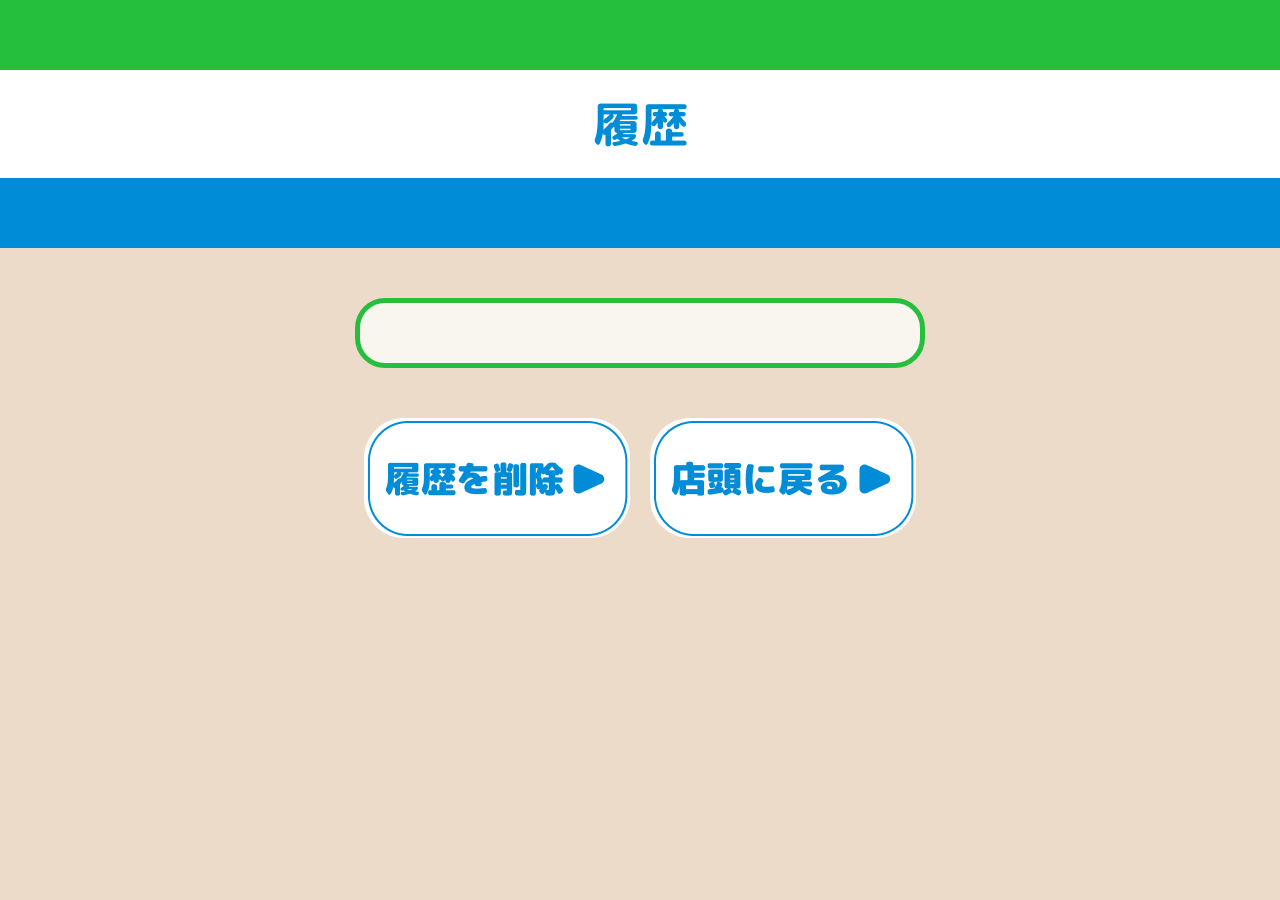
==== history.html @ d4186c44 "html綺麗にした＾＾かんせー＾＾" ====
<!DOCTYPE html>
<html lang="ja">

<head>
  <meta charset="UTF-8">
  <title>おみくじ履歴</title>
  <link rel="preconnect" href="https://fonts.googleapis.com">
  <link rel="preconnect" href="https://fonts.gstatic.com" crossorigin>
  <link href="https://fonts.googleapis.com/css2?family=M+PLUS+Rounded+1c:wght@400;500;700;800;900&display=swap"
    rel="stylesheet">
  <link rel="stylesheet" href="css/reset.css">
  <link rel="stylesheet" href="css/style.css">
  <script src="js/jquery-3.7.1.min.js"></script>
  <script src="js/settings.js"></script>
  <script src="js/function.js"></script>
</head>

<body class="history">

  <div class="boder-green"></div>
  <h1>履歴</h1>
  <div class="boder-blue"></div>

  <ul id="history-list"></ul>

  <div class="history-btn">
    <p><button id="clear-history"><img src="images/history/delete-btn.png" alt="履歴を削除"></button></p>
    <p><a href="index.html"><img src="images/history/gotop-btn.png" alt="トップに戻る"></a></p>
  </div>

</body>

</html>
---- css/style.css ----
.boder-green {
    background-color: #26BF3D;
    height: 70px;
}

.boder-blue {
    background-color: #008CD6;
    height: 70px;
}

.index h1 {
    background-color: #fff;
    font-family: "M PLUS Rounded 1c", sans-serif;
    font-weight: 700;
    font-size: 64px;
    color: #008CD6;
    padding: 20px 0;
    text-align: center;
}


/* 窓・ドア配置 */
.box01 {
    display: flex;
    gap: 100px;
    justify-content: center;
    align-items: center;
}


/* 左右の窓 */
.window-left,
.window-right {
    background-color: #CAEFFE;
    width: 290px;
    height: 216px;
}


/* ドア＋ボタン */
.door-area {
    position: relative;
    margin-top: 100px;
}

.door {
    display: block;
}


/* STARTボタンをドアの上に配置 */
.start-btn {
    position: absolute;
    top: 50%;
    left: 50%;
    transform: translate(-50%, -50%);
}

.start-btn img {
    width: 150px;
}

.window-right {
    background-color: #CAEFFE;
    width: 290px;
    height: 216px;
    position: relative;
}

.result-btn {
    position: absolute;
    top: 50%;
    left: 50%;
    transform: translate(-50%, -50%);
}

.result-btn img {
    width: 150px;
}

/* 演出 */

body.play {
    background-color: #EDDBCA;
}

.play-area {
    
    display: flex;
    gap: 90px;
    align-items: flex-end;
    justify-content: center;
    margin-top: 100px;
}

.play-btn {
    display: flex;
    gap: 40px;
}

.rezi-top {
    background-color: #C48A52;
    width: 100%;
    height: 50px;
}

.play h1 {
    font-family: "M PLUS Rounded 1c", sans-serif;
    font-weight: 700;
    font-size: 64px;
    text-align: center;
    margin-top: 100px;
     animation: blink 1s infinite;
}

@keyframes blink {
    0%, 100% {
        transform: scale(1);
        opacity: 1;
    }

    50% {
        transform: scale(1.05);
        opacity: 0.5;
    }
}

.play-btn a:hover img {
    animation: shake 0.4s ease;
}

@keyframes shake {
    0% {
        transform: rotate(0);
    }
    25% {
        transform: rotate(8deg);
    }
    50% {
        transform: rotate(-8deg);
    }
    75% {
        transform: rotate(8deg);
    }
    100% {
        transform: rotate(0);
    }
}

/* リザルト */

.wrapper{
    display: flex;
    gap: 60px;
    align-items: center;
    justify-content: center;
}

.result{
    background-color: #EDDBCA;
}

#result-img{
    margin-left: 60px;
    z-index: 999;

}

.replay-btn{
    margin-bottom: 50px;
}

.item-title{
    font-family: "M PLUS Rounded 1c", sans-serif;
    font-weight: 700;
    font-size: 32px;
    text-align: center;
    margin: 40px 50px;
}

#lucky-item{
    font-family: "M PLUS Rounded 1c", sans-serif;
    font-weight: 500;
    font-size: 24px;
    margin: 20px 40px;
}

#lucky-wrapper {
    position: relative;
    background-color: #fff;
    width: fit-content;
    padding: 20px 40px;
    border-radius: 20px;
}

/* 左側の吹き出し */
#lucky-wrapper::before {
    content: "";
    position: absolute;
    left: -20px;
    top: 50%;
    transform: translateY(-50%);

    width: 0;
    height: 0;
    border-top: 15px solid transparent;
    border-bottom: 15px solid transparent;
    border-right: 20px solid #fff;
}

/* 履歴 */

body.history {
    background-color: #EDDBCA;
    margin: 0;
    font-family: "M PLUS Rounded 1c", sans-serif;
}

#clear-history {
    background: none;
    border: none;
    padding: 0;
    margin: 0;
    outline: none;
}

#clear-history img {
    display: block;
}

.history p {
    margin: 0;
}


/* タイトル */
.history h1 {
    background-color: #fff;
    font-weight: 700;
    color: #008CD6;
    font-size: 48px;
    text-align: center;
    padding: 30px 0;
    margin: 0;
}


/* 履歴モニター */
#history-list {
    width: 500px;
    margin: 50px auto;
    padding: 30px;

    background-color: #F8F6EF;
    border: 5px solid #26BF3D;
    border-radius: 30px;

    list-style: none;
}


/* 履歴カード */
#history-list li {
    background-color: #fff;
    margin-bottom: 20px;
    padding: 20px;

    border-radius: 20px;
    color: #555;
    font-size: 18px;

    box-shadow: 0 5px 10px rgba(0,0,0,0.08);
}

.history-btn{
    display: flex;
    gap: 20px;
    justify-content: center;
}
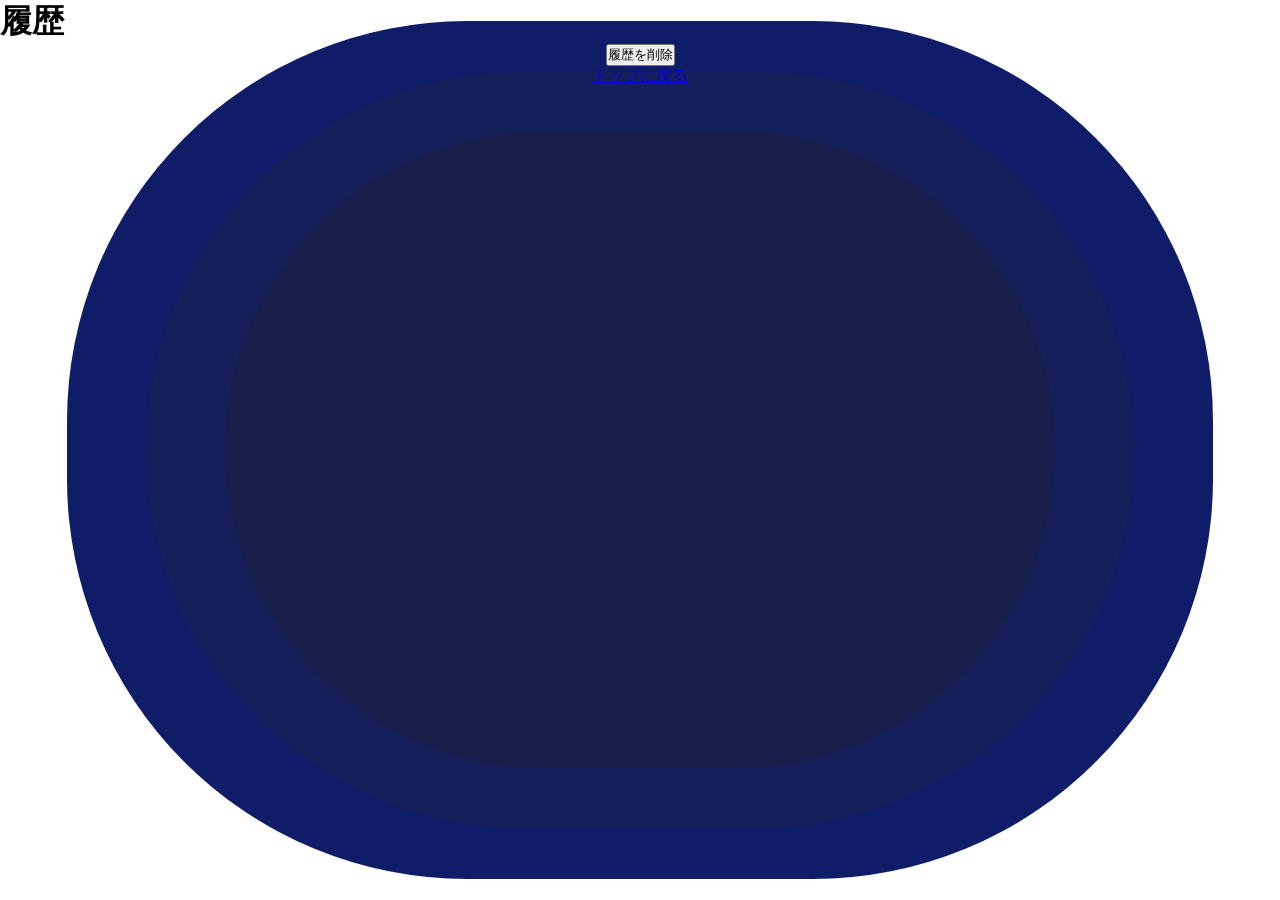
==== commit e61ba369: "トップ画面完成" ====
--- a/history.html
+++ b/history.html
@@ -4,30 +4,23 @@
 <head>
   <meta charset="UTF-8">
   <title>おみくじ履歴</title>
-  <link rel="preconnect" href="https://fonts.googleapis.com">
-  <link rel="preconnect" href="https://fonts.gstatic.com" crossorigin>
-  <link href="https://fonts.googleapis.com/css2?family=M+PLUS+Rounded+1c:wght@400;500;700;800;900&display=swap"
-    rel="stylesheet">
-  <link rel="stylesheet" href="css/reset.css">
-  <link rel="stylesheet" href="css/style.css">
   <script src="js/jquery-3.7.1.min.js"></script>
   <script src="js/settings.js"></script>
   <script src="js/function.js"></script>
+  <link rel="stylesheet" href="css/style.css">
 </head>
 
 <body class="history">
 
-  <div class="boder-green"></div>
+  <div class="bg bg1"></div>
+  <div class="bg bg2"></div>
+  <div class="bg bg3"></div>
+
+
   <h1>履歴</h1>
-  <div class="boder-blue"></div>
-
   <ul id="history-list"></ul>
-
-  <div class="history-btn">
-    <p><button id="clear-history"><img src="images/history/delete-btn.png" alt="履歴を削除"></button></p>
-    <p><a href="index.html"><img src="images/history/gotop-btn.png" alt="トップに戻る"></a></p>
-  </div>
-
+  <p><button id="clear-history">履歴を削除</button></p>
+  <p><a href="index.html">トップに戻る</a></p>
 </body>
 
 </html>
--- a/css/style.css
+++ b/css/style.css
@@ -1,279 +1,174 @@
-.boder-green {
-    background-color: #26BF3D;
-    height: 70px;
+body {
+    margin: 0;
+    overflow-x: hidden;
 }
 
-.boder-blue {
-    background-color: #008CD6;
-    height: 70px;
+.container {
+    width: min(90%, 1200px);
+    margin: auto;
 }
 
-.index h1 {
-    background-color: #fff;
-    font-family: "M PLUS Rounded 1c", sans-serif;
-    font-weight: 700;
-    font-size: 64px;
-    color: #008CD6;
-    padding: 20px 0;
-    text-align: center;
+.main-visual img {
+    width: 100%;
+    max-width: 600px;
+    height: auto;
 }
 
 
-/* 窓・ドア配置 */
-.box01 {
+/* --------------------
+    共通
+-------------------- */
+
+* {
+    margin: 0;
+    padding: 0;
+    box-sizing: border-box;
+}
+
+body.index, body.play {
+    margin: 0;
+    width: 100%;
+    height: 100vh;
+    overflow: hidden;
+    position: relative;
+    background: #072467;
+
     display: flex;
-    gap: 100px;
     justify-content: center;
     align-items: center;
 }
 
+/* 共通 */
+.bg {
+    position: absolute;
+    left: 50%;
+    top: 50%;
+    transform: translate(-50%, -50%);
+    border-radius: 400px;
+}
 
-/* 左右の窓 */
-.window-left,
-.window-right {
-    background-color: #CAEFFE;
-    width: 290px;
-    height: 216px;
+/* 一番外 */
+.bg1 {
+    width: 1146px;
+    height: 858px;
+    background: #0F1D68;
+}
+
+/* 2番目 */
+.bg2 {
+    width: 988px;
+    height: 756px;
+    background: #151F59;
+}
+
+/* 3番目 */
+.bg3 {
+    width: 830px;
+    height: 636px;
+    background: #161E49;
 }
 
 
-/* ドア＋ボタン */
-.door-area {
+/* 中身を前面へ */
+.main-visual,
+p {
     position: relative;
-    margin-top: 100px;
+    z-index: 10;
+
+    display: flex;
+    justify-content: center;
+    align-items: center;
 }
 
-.door {
-    display: block;
+/* --------------------
+    メイン
+-------------------- */
+
+.main-visual {
+    width: 100%;
+    display: flex;
+    justify-content: center;
+    position: absolute;
+
+    margin-top: -50px;
+    /* 上へ移動 */
+    animation: pulse 3s ease-in-out infinite;
 }
 
+@keyframes pulse{
 
-/* STARTボタンをドアの上に配置 */
-.start-btn {
-    position: absolute;
-    top: 50%;
-    left: 50%;
-    transform: translate(-50%, -50%);
-}
-
-.start-btn img {
-    width: 150px;
-}
-
-.window-right {
-    background-color: #CAEFFE;
-    width: 290px;
-    height: 216px;
-    position: relative;
-}
-
-.result-btn {
-    position: absolute;
-    top: 50%;
-    left: 50%;
-    transform: translate(-50%, -50%);
-}
-
-.result-btn img {
-    width: 150px;
-}
-
-/* 演出 */
-
-body.play {
-    background-color: #EDDBCA;
-}
-
-.play-area {
-    
-    display: flex;
-    gap: 90px;
-    align-items: flex-end;
-    justify-content: center;
-    margin-top: 100px;
-}
-
-.play-btn {
-    display: flex;
-    gap: 40px;
-}
-
-.rezi-top {
-    background-color: #C48A52;
-    width: 100%;
-    height: 50px;
-}
-
-.play h1 {
-    font-family: "M PLUS Rounded 1c", sans-serif;
-    font-weight: 700;
-    font-size: 64px;
-    text-align: center;
-    margin-top: 100px;
-     animation: blink 1s infinite;
-}
-
-@keyframes blink {
-    0%, 100% {
-        transform: scale(1);
-        opacity: 1;
+    0%,100%{
+        transform: scale(1.2);
     }
 
-    50% {
+    50%{
         transform: scale(1.05);
-        opacity: 0.5;
     }
-}
-
-.play-btn a:hover img {
-    animation: shake 0.4s ease;
-}
-
-@keyframes shake {
-    0% {
-        transform: rotate(0);
-    }
-    25% {
-        transform: rotate(8deg);
-    }
-    50% {
-        transform: rotate(-8deg);
-    }
-    75% {
-        transform: rotate(8deg);
-    }
-    100% {
-        transform: rotate(0);
-    }
-}
-
-/* リザルト */
-
-.wrapper{
-    display: flex;
-    gap: 60px;
-    align-items: center;
-    justify-content: center;
-}
-
-.result{
-    background-color: #EDDBCA;
-}
-
-#result-img{
-    margin-left: 60px;
-    z-index: 999;
 
 }
 
-.replay-btn{
-    margin-bottom: 50px;
+.main-visual img {
+    width: 600px;
+    max-width: 90%;
 }
 
-.item-title{
-    font-family: "M PLUS Rounded 1c", sans-serif;
-    font-weight: 700;
-    font-size: 32px;
-    text-align: center;
-    margin: 40px 50px;
+/* --------------------
+    はじめるボタン
+-------------------- */
+
+body.index p.start-btn {
+    position: absolute;
+    bottom: 120px;
 }
 
-#lucky-item{
-    font-family: "M PLUS Rounded 1c", sans-serif;
-    font-weight: 500;
-    font-size: 24px;
-    margin: 20px 40px;
+body.index p.start-btn a {
+
+    width: 195px;
+    height: 46px;
+
+    display: flex;
+    justify-content: center;
+    align-items: center;
+
+    border: 1px solid #fff;
+    border-radius: 999px;
+
+    color: #fff;
+    text-decoration: none;
+    font-size: 20px;
+    font-weight: medium;
+
+    transition: .3s;
 }
 
-#lucky-wrapper {
-    position: relative;
-    background-color: #fff;
-    width: fit-content;
-    padding: 20px 40px;
-    border-radius: 20px;
+body.index p.start-btn a:hover {
+
+    background: white;
+    color: #20275E;
+
 }
 
-/* 左側の吹き出し */
-#lucky-wrapper::before {
-    content: "";
+/* --------------------
+    履歴
+-------------------- */
+
+body.index p.history-btn {
+
     position: absolute;
-    left: -20px;
-    top: 50%;
-    transform: translateY(-50%);
+    bottom: 65px;
 
-    width: 0;
-    height: 0;
-    border-top: 15px solid transparent;
-    border-bottom: 15px solid transparent;
-    border-right: 20px solid #fff;
 }
 
-/* 履歴 */
+body.index p.history-btn a {
 
-body.history {
-    background-color: #EDDBCA;
-    margin: 0;
-    font-family: "M PLUS Rounded 1c", sans-serif;
+    color: white;
+    text-decoration: none;
+    font-size: 14px;
+
 }
 
-#clear-history {
-    background: none;
-    border: none;
-    padding: 0;
-    margin: 0;
-    outline: none;
-}
+body.index p.history-btn a:hover {
 
-#clear-history img {
-    display: block;
-}
+    text-decoration: underline;
 
-.history p {
-    margin: 0;
-}
-
-
-/* タイトル */
-.history h1 {
-    background-color: #fff;
-    font-weight: 700;
-    color: #008CD6;
-    font-size: 48px;
-    text-align: center;
-    padding: 30px 0;
-    margin: 0;
-}
-
-
-/* 履歴モニター */
-#history-list {
-    width: 500px;
-    margin: 50px auto;
-    padding: 30px;
-
-    background-color: #F8F6EF;
-    border: 5px solid #26BF3D;
-    border-radius: 30px;
-
-    list-style: none;
-}
-
-
-/* 履歴カード */
-#history-list li {
-    background-color: #fff;
-    margin-bottom: 20px;
-    padding: 20px;
-
-    border-radius: 20px;
-    color: #555;
-    font-size: 18px;
-
-    box-shadow: 0 5px 10px rgba(0,0,0,0.08);
-}
-
-.history-btn{
-    display: flex;
-    gap: 20px;
-    justify-content: center;
 }
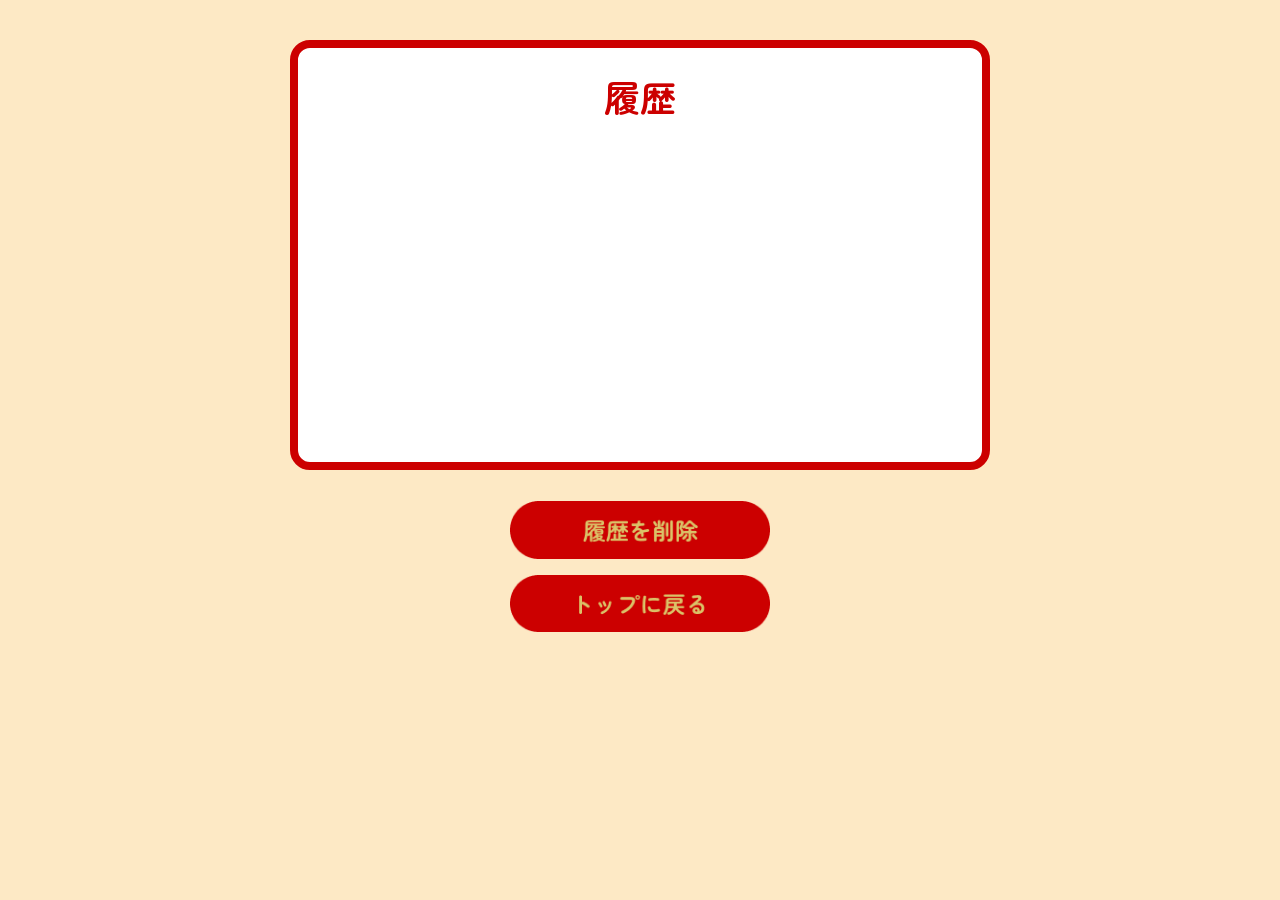
==== commit f2d22c84: "result修正" ====
--- a/history.html
+++ b/history.html
@@ -1,26 +1,42 @@
 <!DOCTYPE html>
 <html lang="ja">
-
 <head>
   <meta charset="UTF-8">
   <title>おみくじ履歴</title>
+
+  <link rel="stylesheet" href="css/reset.css">
+  <link rel="stylesheet" href="css/style.css">
+
+  <link rel="preconnect" href="https://fonts.googleapis.com">
+  <link rel="preconnect" href="https://fonts.gstatic.com" crossorigin>
+  <link href="https://fonts.googleapis.com/css2?family=Zen+Maru+Gothic:wght@400;700&display=swap" rel="stylesheet">
+
   <script src="js/jquery-3.7.1.min.js"></script>
   <script src="js/settings.js"></script>
   <script src="js/function.js"></script>
-  <link rel="stylesheet" href="css/style.css">
 </head>
 
 <body class="history">
 
-  <div class="bg bg1"></div>
-  <div class="bg bg2"></div>
-  <div class="bg bg3"></div>
+<div class="history-box">
 
+    <h1>履歴</h1>
 
-  <h1>履歴</h1>
-  <ul id="history-list"></ul>
-  <p><button id="clear-history">履歴を削除</button></p>
-  <p><a href="index.html">トップに戻る</a></p>
+    <ul id="history-list"></ul>
+
+</div>
+
+<p class="button_clear">
+    <button id="clear-history">
+        <img src="images/history/history_rirekikesu.png" alt="履歴を削除">
+    </button>
+</p>
+
+<p class="button_back">
+    <a href="index.html">
+        <img src="images/history/history_modoru.png" alt="トップに戻る">
+    </a>
+</p>
+
 </body>
-
 </html>
--- a/css/style.css
+++ b/css/style.css
@@ -1,174 +1,345 @@
+/* TOP */
 body {
+    background-color: #CC0000;
+    text-align: center;
+}
+
+.main-visual {
+    margin-top: 80px;
+}
+
+.main-visual img {
+    width: 400px;
+}
+
+.button_start {
+    margin-top: 15px;
+}
+
+.index {
+    position: relative;
+}
+
+.index-cat {
+    position: absolute;
+    right: 90px;  
+    bottom: 10px; 
+    width: 180px; 
+
+    animation: yurayura 2s ease-in-out infinite;
+    transform-origin: bottom center;
+}
+
+@keyframes yurayura {
+    0% {
+        transform: rotate(0deg);
+    }
+
+    25% {
+        transform: rotate(-4deg);
+    }
+
+    50% {
+        transform: rotate(0deg);
+    }
+
+    75% {
+        transform: rotate(4deg);
+    }
+
+    100% {
+        transform: rotate(0deg);
+    }
+}
+
+.button_start img {
+    transition: 0.3s;
+    cursor: pointer;
+}
+
+.button_start img:hover {
+    transform: scale(1.05);
+}
+
+/* おみくじ演出 */
+.play {
+    background-color: #CC0000;
+
+    display: flex;
+    flex-direction: column;  
+    justify-content: center;
+    align-items: center;
+
+    height: 100vh;
     margin: 0;
-    overflow-x: hidden;
-}
-
-.container {
-    width: min(90%, 1200px);
-    margin: auto;
-}
-
-.main-visual img {
-    width: 100%;
-    max-width: 600px;
-    height: auto;
-}
-
-
-/* --------------------
-    共通
--------------------- */
-
-* {
-    margin: 0;
-    padding: 0;
-    box-sizing: border-box;
-}
-
-body.index, body.play {
-    margin: 0;
-    width: 100%;
-    height: 100vh;
-    overflow: hidden;
+}
+
+.animation {
     position: relative;
-    background: #072467;
+    width: 424px;
+    height: 424px;
 
     display: flex;
     justify-content: center;
     align-items: center;
 }
 
-/* 共通 */
-.bg {
+.button_result {
+    margin-top: 30px;
+}
+
+.button_result img {
+    width: 271px; 
+    cursor: pointer;
+    transition: 0.3s;
+}
+
+.button_result img:hover {
+    transform: scale(1.05);
+}
+
+.button_result img:active {
+    transform: scale(0.95);
+}
+
+.animation::before {
+    content: "";
     position: absolute;
-    left: 50%;
-    top: 50%;
-    transform: translate(-50%, -50%);
-    border-radius: 400px;
-}
-
-/* 一番外 */
-.bg1 {
-    width: 1146px;
-    height: 858px;
-    background: #0F1D68;
-}
-
-/* 2番目 */
-.bg2 {
-    width: 988px;
-    height: 756px;
-    background: #151F59;
-}
-
-/* 3番目 */
-.bg3 {
-    width: 830px;
-    height: 636px;
-    background: #161E49;
-}
-
-
-/* 中身を前面へ */
-.main-visual,
-p {
+
+    width: 424px;
+    height: 424px;
+
+    background: #FFFFFF;
+    border-radius: 50%;
+
+    z-index: 1;
+}
+
+.animation img {
     position: relative;
-    z-index: 10;
-
-    display: flex;
-    justify-content: center;
-    align-items: center;
-}
-
-/* --------------------
-    メイン
--------------------- */
-
-.main-visual {
-    width: 100%;
-    display: flex;
-    justify-content: center;
-    position: absolute;
-
-    margin-top: -50px;
-    /* 上へ移動 */
-    animation: pulse 3s ease-in-out infinite;
-}
-
-@keyframes pulse{
-
-    0%,100%{
-        transform: scale(1.2);
-    }
-
-    50%{
-        transform: scale(1.05);
-    }
-
-}
-
-.main-visual img {
-    width: 600px;
-    max-width: 90%;
-}
-
-/* --------------------
-    はじめるボタン
--------------------- */
-
-body.index p.start-btn {
-    position: absolute;
-    bottom: 120px;
-}
-
-body.index p.start-btn a {
-
-    width: 195px;
-    height: 46px;
-
-    display: flex;
-    justify-content: center;
-    align-items: center;
-
-    border: 1px solid #fff;
-    border-radius: 999px;
-
-    color: #fff;
-    text-decoration: none;
-    font-size: 20px;
-    font-weight: medium;
-
-    transition: .3s;
-}
-
-body.index p.start-btn a:hover {
-
-    background: white;
-    color: #20275E;
-
-}
-
-/* --------------------
-    履歴
--------------------- */
-
-body.index p.history-btn {
-
-    position: absolute;
-    bottom: 65px;
-
-}
-
-body.index p.history-btn a {
-
-    color: white;
-    text-decoration: none;
-    font-size: 14px;
-
-}
-
-body.index p.history-btn a:hover {
-
-    text-decoration: underline;
-
+    z-index: 2;
+    width: 220px;
+
+    animation: katakata 0.25s ease-in-out infinite;
+    transform-origin: center bottom;
+}
+
+@keyframes katakata {
+    0% {
+        transform: rotate(0deg);
+    }
+
+    25% {
+        transform: rotate(-1.5deg);
+    }
+
+    50% {
+        transform: rotate(0deg);
+    }
+
+    75% {
+        transform: rotate(1.5deg);
+    }
+
+    100% {
+        transform: rotate(0deg);
+    }
+}
+
+/* 結果画面 */
+.result {
+    background-color: #FDE9C5;
+}
+
+.button_again {
+    margin-top: 40px;
+}
+
+.button_history {
+    margin-top: 10px;  
+}
+
+.button_again img,
+.button_history img {
+    width: 271px;
+    cursor: pointer;
+    transition: 0.3s;
+}
+
+.button_again img:hover,
+.button_history img:hover {
+    transform: scale(1.05);
+}
+
+.button_again img:active,
+.button_history img:active {
+    transform: scale(0.95);
+}
+
+#lucky-wrapper {
+    margin-top: 20px;
+    font-family: "Zen Maru Gothic", sans-serif;
+    font-size: 24px;
+    color: #CC0000;
+    font-weight: bold;
+}
+
+#lucky-item {
+    color: #CC0000;
+}
+
+#result-img {
+    width: 300px;    
+    margin-top: 80px; 
+}
+
+/* 履歴画面 */
+.history{
+    background:#FDE9C5;
+
+    display:flex;
+    flex-direction:column;
+    align-items:center;
+
+    height:100vh;
+
+    font-family:"Zen Maru Gothic",sans-serif;
+}
+
+/* 白い枠 */
+
+.history-box{
+
+    width:700px;
+    height:430px;
+
+    margin-top:40px;
+
+    background:#fff;
+
+    border:8px solid #CC0000;
+    border-radius:20px;
+
+    padding:30px;
+
+    box-sizing:border-box;
+}
+
+/* タイトル */
+
+.history h1{
+
+    color:#CC0000;
+
+    font-size:36px;
+
+    font-weight:bold;
+
+    margin-bottom:25px;
+}
+
+/* 履歴だけスクロール */
+
+#history-list{
+
+    height:300px;
+
+    overflow-y:auto;
+
+    text-align:left;
+
+    padding-right:10px;
+}
+
+/* 履歴一件 */
+
+#history-list li{
+
+    color:#CC0000;
+
+    font-size:22px;
+
+    line-height:2;
+
+    border-bottom:2px dashed #E7B74B;
+
+    padding:15px 0;
+}
+
+/* スクロールバー */
+
+#history-list::-webkit-scrollbar{
+
+    width:10px;
+}
+
+#history-list::-webkit-scrollbar-thumb{
+
+    background:#CC0000;
+
+    border-radius:10px;
+}
+
+#history-list::-webkit-scrollbar-track{
+
+    background:#F8E5B9;
+}
+
+/* 削除ボタン */
+
+.button_clear{
+
+    margin-top:30px;
+}
+
+.button_clear button{
+
+    background:none;
+
+    border:none;
+
+    cursor:pointer;
+}
+
+.button_clear img{
+
+    width:260px;
+
+    transition:.3s;
+}
+
+.button_clear img:hover{
+
+    transform:scale(1.05);
+}
+
+.button_clear img:active{
+
+    transform:scale(.95);
+}
+
+/* 戻るボタン */
+
+.button_back{
+
+    margin-top:15px;
+}
+
+.button_back img{
+
+    width:260px;
+
+    transition:.3s;
+
+    cursor:pointer;
+}
+
+.button_back img:hover{
+
+    transform:scale(1.05);
+}
+
+.button_back img:active{
+
+    transform:scale(.95);
 }
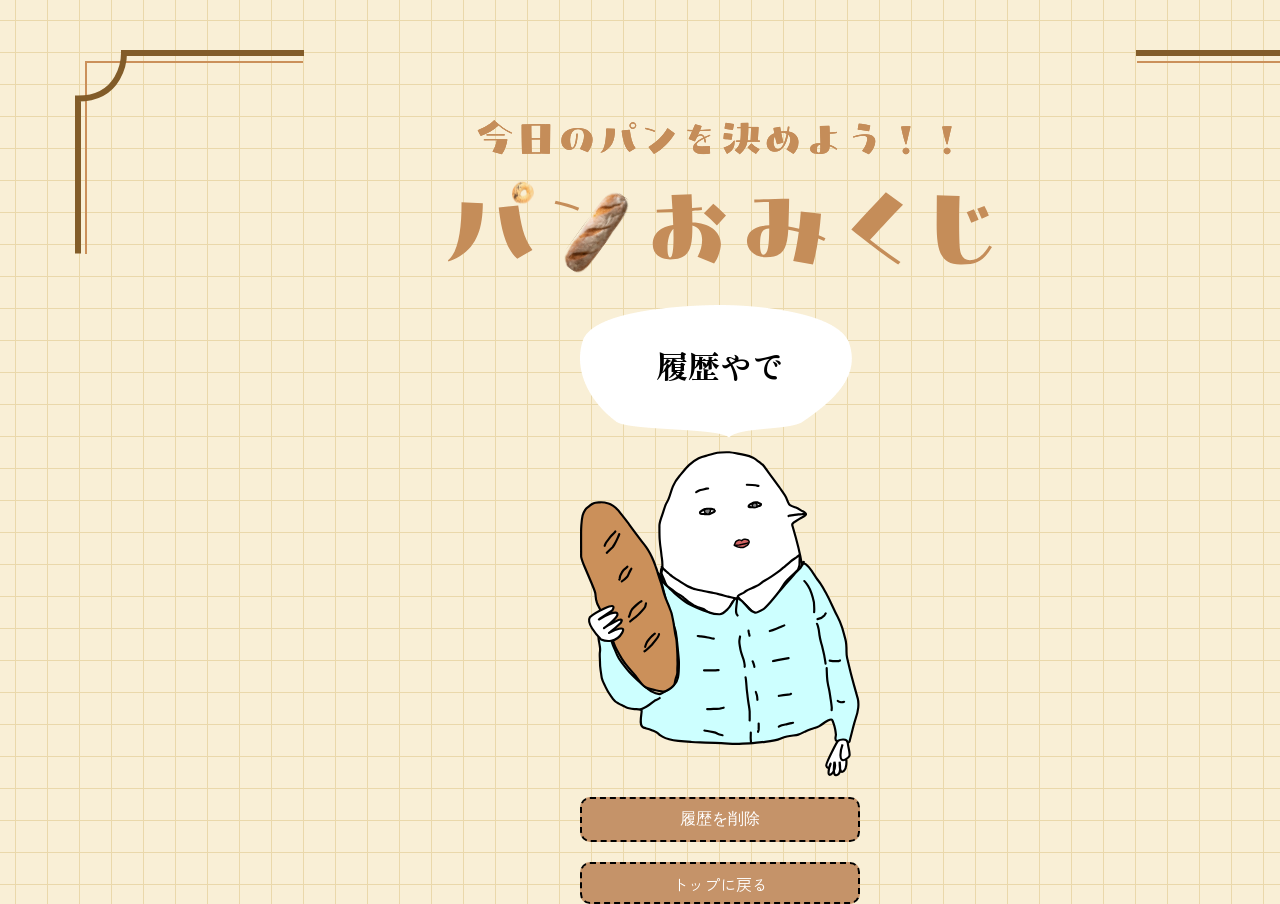
==== commit 2f67c59a: "致し方なし" ====
--- a/history.html
+++ b/history.html
@@ -2,41 +2,35 @@
 <html lang="ja">
 <head>
   <meta charset="UTF-8">
-  <title>おみくじ履歴</title>
-
+  <title>パンおみくじ</title>
+    <link rel="icon" href="/images/character/kotori-kun.svg" sizes="32px 32px">
   <link rel="stylesheet" href="css/reset.css">
   <link rel="stylesheet" href="css/style.css">
-
   <link rel="preconnect" href="https://fonts.googleapis.com">
   <link rel="preconnect" href="https://fonts.gstatic.com" crossorigin>
-  <link href="https://fonts.googleapis.com/css2?family=Zen+Maru+Gothic:wght@400;700&display=swap" rel="stylesheet">
-
+  <link href="https://fonts.googleapis.com/css2?family=Noto+Sans+JP:wght@100..900&family=Zen+Antique&family=Zen+Kaku+Gothic+New&display=swap" rel="stylesheet">
   <script src="js/jquery-3.7.1.min.js"></script>
   <script src="js/settings.js"></script>
   <script src="js/function.js"></script>
 </head>
-
 <body class="history">
-
-<div class="history-box">
-
-    <h1>履歴</h1>
-
-    <ul id="history-list"></ul>
-
-</div>
-
-<p class="button_clear">
-    <button id="clear-history">
-        <img src="images/history/history_rirekikesu.png" alt="履歴を削除">
-    </button>
-</p>
-
-<p class="button_back">
-    <a href="index.html">
-        <img src="images/history/history_modoru.png" alt="トップに戻る">
-    </a>
-</p>
-
+  <div class="wrapper">
+    <div class="index-title">
+      <h1><img src="../images/top/main-title.svg" alt="今日のパンを決めよう！パンおみくじ"></h1>
+    </div>
+    <div class="index-content">
+      <div class="main-character">
+        <p class="read main-read">履歴やで</p>
+        <a href="http://uramichi-anime.com/">
+          <img src="../images/character/kotori-kun.svg" alt="小鳥さん" width="280px" height="326px">
+        </a>
+        <p><button id="clear-history">履歴を削除</button></p>
+        <p class="go-top-btn"><a href="index.html">トップに戻る</a></p>
+      </div>
+      <div class="play-content">
+        <ul id="history-list"></ul>
+      </div>
+    </div>
+  </div>
 </body>
-</html>+</html>
--- a/css/style.css
+++ b/css/style.css
@@ -1,345 +1,248 @@
-/* TOP */
-body {
-    background-color: #CC0000;
+.index{
+    /* background-image: url(../images/haikei/fake-background-1.jpg); */
+    /* background-size: cover; */
+    
+    background-image: linear-gradient(0deg, transparent calc(100% - 1px), #EAD8AB calc(100% - 1px)),
+        linear-gradient(90deg, transparent calc(100% - 1px), #EAD8AB calc(100% - 1px));
+    background-size: 32px 32px;
+    background-repeat: repeat;
+    background-position: center center;
+    background-color: #f9efd6;
+    height: auto;
+}
+
+.wrapper{
+    width: 1440px;
+    margin: 120px auto 0 auto;
     text-align: center;
 }
 
-.main-visual {
-    margin-top: 80px;
-}
-
-.main-visual img {
-    width: 400px;
-}
-
-.button_start {
-    margin-top: 15px;
-}
-
-.index {
-    position: relative;
-}
-
-.index-cat {
-    position: absolute;
-    right: 90px;  
-    bottom: 10px; 
-    width: 180px; 
-
-    animation: yurayura 2s ease-in-out infinite;
-    transform-origin: bottom center;
-}
-
-@keyframes yurayura {
-    0% {
-        transform: rotate(0deg);
-    }
-
-    25% {
-        transform: rotate(-4deg);
-    }
-
-    50% {
-        transform: rotate(0deg);
-    }
-
-    75% {
-        transform: rotate(4deg);
-    }
-
-    100% {
-        transform: rotate(0deg);
-    }
-}
-
-.button_start img {
-    transition: 0.3s;
-    cursor: pointer;
-}
-
-.button_start img:hover {
-    transform: scale(1.05);
-}
-
-/* おみくじ演出 */
-.play {
-    background-color: #CC0000;
-
-    display: flex;
-    flex-direction: column;  
+.index-title h1{
+    position: relative;
+}
+
+h1::before{
+    content: "";
+    position: absolute;
+    top: -70px;
+    left: 75px;
+    width: 229px;
+    height: 204px;
+    background-image: url(/images/top/ac-left.svg);
+    background-repeat: no-repeat;
+}
+
+h1::after{
+    content: "";
+    position: absolute;
+    top: -70px;
+    left: 1136px;
+    width: 229px;
+    height: 204px;
+    background-image: url(/images/top/ac-right.svg);
+    background-repeat: no-repeat;
+}
+
+.index-content {
+    display: flex;
+    /* justify-content: space-evenly; */
     justify-content: center;
-    align-items: center;
-
-    height: 100vh;
-    margin: 0;
-}
-
-.animation {
-    position: relative;
-    width: 424px;
-    height: 424px;
-
-    display: flex;
+    gap: 100px;
+    padding-top: 72px;
+}
+
+.index-content .result-content{
+    padding-top: 50px;
+}
+
+
+.main-character{
+    display: flex;
+    flex-direction: column;
+    gap: 20px;
+}
+
+.main-character .main-read{
+    font-family: "Zen Antique", serif;
+    font-weight: 400;
+    font-style: normal;
+    font-size: 32px;
+}
+
+.main-character .main-read{
+    position: relative;
+    padding-bottom: 50px;
+}
+
+.main-character .main-read::before{
+    content: "";
+    position: absolute;
+    top: -44px;
+    left: 0;
+    width: 272px;
+    height: 133px;
+    background-image: url(/images/top/fukidashi.png);
+    background-repeat: no-repeat;
+    z-index: -1;
+}
+
+.character{
+    position: relative;
+}
+
+.character::before{
+    content: "";
+    position: absolute;
+    top: -100px;
+    left: -270px;
+    width: 255px;
+    height: 160px;
+    background-image: url(/images/haikei/croissant.svg);
+    background-repeat: no-repeat;
+}
+
+.play-content{
+    display: flex;
+    flex-direction: column;
+    gap: 90px;
+}
+
+.index-play{
+    position: relative;
+    
+}
+
+.index-play .imdex-play{
+    transition: transform 0.2s ease-in-out;
+}
+
+.index-play:hover, .imdex-play:hover{
+    transform: translateY(-6px);
+}
+
+.index .index-play::after{
+    content: "";
+    position: absolute;
+    top: 40px;
+    right: -250px;
+    width: 248px;
+    height: 220px;
+    background-image: url(/images/haikei/anpan.svg);
+    background-repeat: no-repeat;
+}
+
+
+.play{
+    background-image: linear-gradient(0deg, transparent calc(100% - 1px), #EAD8AB calc(100% - 1px)),
+    linear-gradient(90deg, transparent calc(100% - 1px), #EAD8AB calc(100% - 1px));
+    background-size: 32px 32px;
+    background-repeat: repeat;
+    background-position: center center;
+    background-color: #f9efd6;
+    height: auto;
+}
+
+.play .play-content{
+    position: relative;
+    padding-top: 100px;
+}
+
+.play .play-content::after{
+    content: "";
+    position: absolute;
+    top: 291px;
+    right: -250px;
+    width: 248px;
+    height: 220px;
+    background-image: url(/images/haikei/anpan.svg);
+    background-repeat: no-repeat;
+}
+
+.result{
+    background-image: linear-gradient(0deg, transparent calc(100% - 1px), #EAD8AB calc(100% - 1px)),
+    linear-gradient(90deg, transparent calc(100% - 1px), #EAD8AB calc(100% - 1px));
+    background-size: 32px 32px;
+    background-repeat: repeat;
+    background-position: center center;
+    background-color: #f9efd6;
+    height: auto;
+}
+
+.result-content{
+    display: flex;
+    gap: 90px;
+    padding-top: 25px;
     justify-content: center;
-    align-items: center;
-}
-
-.button_result {
-    margin-top: 30px;
-}
-
-.button_result img {
-    width: 271px; 
-    cursor: pointer;
-    transition: 0.3s;
-}
-
-.button_result img:hover {
-    transform: scale(1.05);
-}
-
-.button_result img:active {
-    transform: scale(0.95);
-}
-
-.animation::before {
-    content: "";
-    position: absolute;
-
-    width: 424px;
-    height: 424px;
-
-    background: #FFFFFF;
-    border-radius: 50%;
-
-    z-index: 1;
-}
-
-.animation img {
-    position: relative;
-    z-index: 2;
-    width: 220px;
-
-    animation: katakata 0.25s ease-in-out infinite;
-    transform-origin: center bottom;
-}
-
-@keyframes katakata {
-    0% {
-        transform: rotate(0deg);
-    }
-
-    25% {
-        transform: rotate(-1.5deg);
-    }
-
-    50% {
-        transform: rotate(0deg);
-    }
-
-    75% {
-        transform: rotate(1.5deg);
-    }
-
-    100% {
-        transform: rotate(0deg);
-    }
-}
-
-/* 結果画面 */
-.result {
-    background-color: #FDE9C5;
-}
-
-.button_again {
-    margin-top: 40px;
-}
-
-.button_history {
-    margin-top: 10px;  
-}
-
-.button_again img,
-.button_history img {
-    width: 271px;
-    cursor: pointer;
-    transition: 0.3s;
-}
-
-.button_again img:hover,
-.button_history img:hover {
-    transform: scale(1.05);
-}
-
-.button_again img:active,
-.button_history img:active {
-    transform: scale(0.95);
-}
-
-#lucky-wrapper {
-    margin-top: 20px;
-    font-family: "Zen Maru Gothic", sans-serif;
-    font-size: 24px;
-    color: #CC0000;
-    font-weight: bold;
-}
-
-#lucky-item {
-    color: #CC0000;
-}
-
-#result-img {
-    width: 300px;    
-    margin-top: 80px; 
-}
-
-/* 履歴画面 */
+}
+
+.result .index-content{
+    padding-top: 25px;
+}
+
 .history{
-    background:#FDE9C5;
-
-    display:flex;
-    flex-direction:column;
-    align-items:center;
-
-    height:100vh;
-
-    font-family:"Zen Maru Gothic",sans-serif;
-}
-
-/* 白い枠 */
-
-.history-box{
-
-    width:700px;
-    height:430px;
-
-    margin-top:40px;
-
-    background:#fff;
-
-    border:8px solid #CC0000;
-    border-radius:20px;
-
-    padding:30px;
-
-    box-sizing:border-box;
-}
-
-/* タイトル */
-
-.history h1{
-
-    color:#CC0000;
-
-    font-size:36px;
-
-    font-weight:bold;
-
-    margin-bottom:25px;
-}
-
-/* 履歴だけスクロール */
-
-#history-list{
-
-    height:300px;
-
-    overflow-y:auto;
-
-    text-align:left;
-
-    padding-right:10px;
-}
-
-/* 履歴一件 */
-
-#history-list li{
-
-    color:#CC0000;
-
-    font-size:22px;
-
-    line-height:2;
-
-    border-bottom:2px dashed #E7B74B;
-
-    padding:15px 0;
-}
-
-/* スクロールバー */
-
-#history-list::-webkit-scrollbar{
-
-    width:10px;
-}
-
-#history-list::-webkit-scrollbar-thumb{
-
-    background:#CC0000;
-
-    border-radius:10px;
-}
-
-#history-list::-webkit-scrollbar-track{
-
-    background:#F8E5B9;
-}
-
-/* 削除ボタン */
-
-.button_clear{
-
-    margin-top:30px;
-}
-
-.button_clear button{
-
-    background:none;
-
-    border:none;
-
-    cursor:pointer;
-}
-
-.button_clear img{
-
-    width:260px;
-
-    transition:.3s;
-}
-
-.button_clear img:hover{
-
-    transform:scale(1.05);
-}
-
-.button_clear img:active{
-
-    transform:scale(.95);
-}
-
-/* 戻るボタン */
-
-.button_back{
-
-    margin-top:15px;
-}
-
-.button_back img{
-
-    width:260px;
-
-    transition:.3s;
-
-    cursor:pointer;
-}
-
-.button_back img:hover{
-
-    transform:scale(1.05);
-}
-
-.button_back img:active{
-
-    transform:scale(.95);
+    background-image: linear-gradient(0deg, transparent calc(100% - 1px), #EAD8AB calc(100% - 1px)),
+    linear-gradient(90deg, transparent calc(100% - 1px), #EAD8AB calc(100% - 1px));
+    background-size: 32px 32px;
+    background-repeat: repeat;
+    background-position: center center;
+    background-color: #f9efd6;
+    height: auto;
+    font-family: "Zen Kaku Gothic New", sans-serif;
+    font-optical-sizing: auto;
+    font-style: normal;;
+    font-size: 18px;
+}
+
+.history .play-content{
+    text-align: left;
+    color: #D78037;
+    background-color: #fdfaf1;
+    border-radius: 10px;
+    border: dashed 3px #af975f;
+    padding: 20px;
+}
+
+.history li{
+    padding-top: 15px;
+    padding-bottom: 3px;
+    border-bottom: 2px solid #D78037;
+    opacity: 0.9;
+    
+}
+
+.history .index-content{
+    gap: 70px;
+}
+
+#clear-history{
+    padding: 10px;
+    background-color: #c59369;
+    color: #fff;
+    border-radius: 10px;
+    border: dashed 2px #000;
+    font-size: 16px;
+    width: 100%;
+}
+
+#clear-history:hover{
+    opacity: 0.5;
+}
+
+.go-top-btn{
+    background-color: #c59369;
+    padding: 10px;
+    color: inherit;
+    border-radius: 10px;
+    border: dashed 2px #000;
+    text-decoration: none;
+}
+
+.go-top-btn a{
+    color: #fff;
+    text-decoration: none;
+    font-size: 16px;
+}
+
+.go-top-btn:hover{
+    opacity: 0.8;
 }
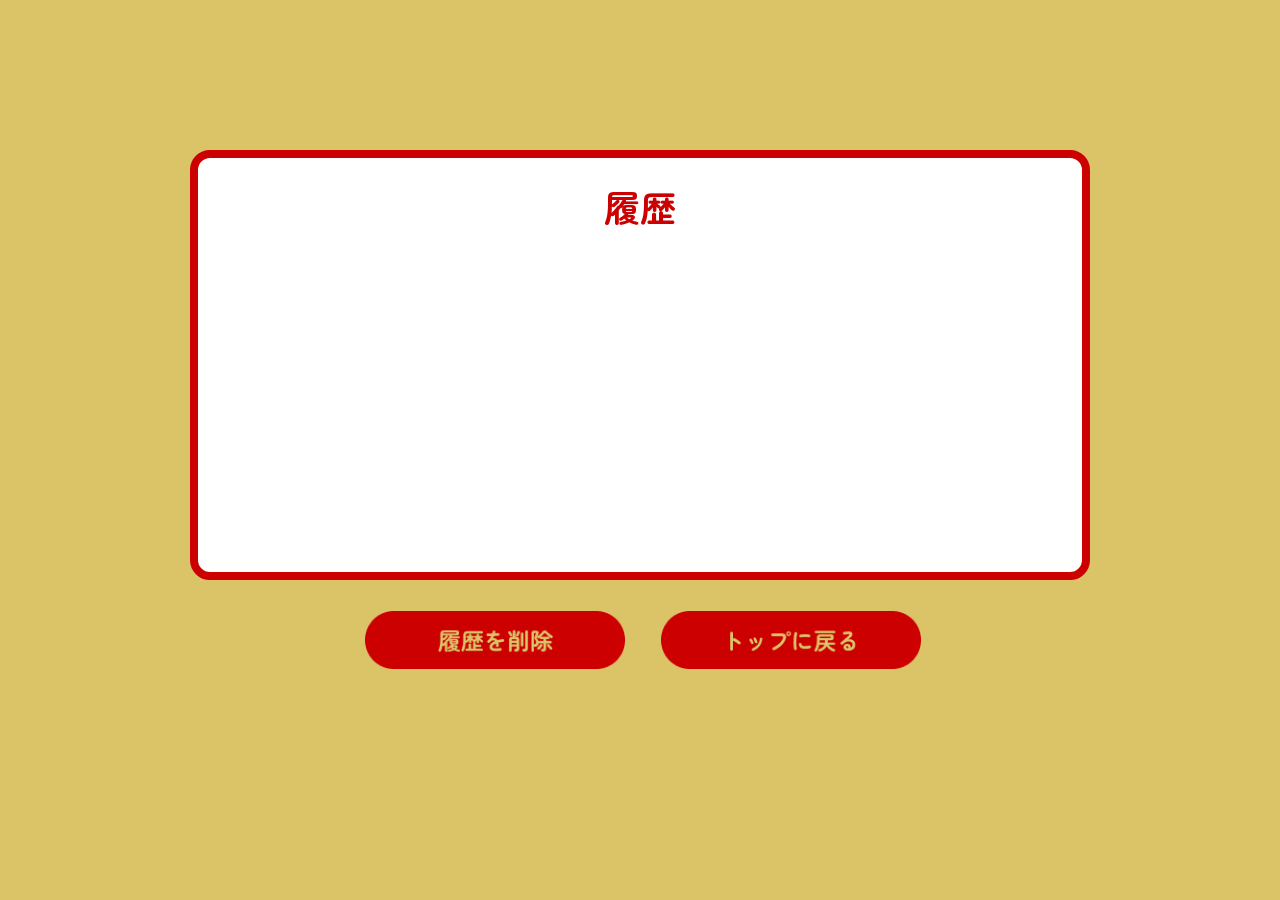
==== commit e91064ee: "top修正" ====
--- a/history.html
+++ b/history.html
@@ -2,35 +2,45 @@
 <html lang="ja">
 <head>
   <meta charset="UTF-8">
-  <title>パンおみくじ</title>
-    <link rel="icon" href="/images/character/kotori-kun.svg" sizes="32px 32px">
+  <title>おみくじ履歴</title>
+
   <link rel="stylesheet" href="css/reset.css">
   <link rel="stylesheet" href="css/style.css">
+
   <link rel="preconnect" href="https://fonts.googleapis.com">
   <link rel="preconnect" href="https://fonts.gstatic.com" crossorigin>
-  <link href="https://fonts.googleapis.com/css2?family=Noto+Sans+JP:wght@100..900&family=Zen+Antique&family=Zen+Kaku+Gothic+New&display=swap" rel="stylesheet">
+  <link href="https://fonts.googleapis.com/css2?family=Zen+Maru+Gothic:wght@400;700&display=swap" rel="stylesheet">
+
   <script src="js/jquery-3.7.1.min.js"></script>
   <script src="js/settings.js"></script>
   <script src="js/function.js"></script>
 </head>
+
 <body class="history">
-  <div class="wrapper">
-    <div class="index-title">
-      <h1><img src="../images/top/main-title.svg" alt="今日のパンを決めよう！パンおみくじ"></h1>
-    </div>
-    <div class="index-content">
-      <div class="main-character">
-        <p class="read main-read">履歴やで</p>
-        <a href="http://uramichi-anime.com/">
-          <img src="../images/character/kotori-kun.svg" alt="小鳥さん" width="280px" height="326px">
+
+<div class="history-box">
+
+    <h1>履歴</h1>
+
+    <ul id="history-list"></ul>
+
+</div>
+
+<div class="history-buttons">
+
+    <p class="button_clear">
+        <button id="clear-history">
+            <img src="images/history/history_rirekikesu.png" alt="履歴を削除">
+        </button>
+    </p>
+
+    <p class="button_back">
+        <a href="index.html">
+            <img src="images/history/history_modoru.png" alt="トップに戻る">
         </a>
-        <p><button id="clear-history">履歴を削除</button></p>
-        <p class="go-top-btn"><a href="index.html">トップに戻る</a></p>
-      </div>
-      <div class="play-content">
-        <ul id="history-list"></ul>
-      </div>
-    </div>
-  </div>
+    </p>
+
+</div>
+
 </body>
-</html>
+</html>
--- a/css/style.css
+++ b/css/style.css
@@ -1,248 +1,365 @@
-.index{
-    /* background-image: url(../images/haikei/fake-background-1.jpg); */
-    /* background-size: cover; */
-    
-    background-image: linear-gradient(0deg, transparent calc(100% - 1px), #EAD8AB calc(100% - 1px)),
-        linear-gradient(90deg, transparent calc(100% - 1px), #EAD8AB calc(100% - 1px));
-    background-size: 32px 32px;
-    background-repeat: repeat;
-    background-position: center center;
-    background-color: #f9efd6;
-    height: auto;
-}
-
-.wrapper{
-    width: 1440px;
-    margin: 120px auto 0 auto;
+/* TOP */
+body {
+    background-color: #CC0000;
     text-align: center;
 }
 
-.index-title h1{
+.main-visual {
     position: relative;
-}
-
-h1::before{
+    margin-top: 80px;
+    width: 400px;
+    margin-left: auto;
+    margin-right: auto;
+}
+
+.main-img {
+    width: 400px;
+}
+
+.sousyoku-left,
+.sousyoku-right {
+    position: absolute;
+    width: 378px; 
+}
+
+.sousyoku-left {
+    top: 90px; 
+    left: -450px; 
+}
+
+.sousyoku-right {
+    bottom: -30px; 
+    right: -450px; 
+}
+
+.hana-left,
+.hana-right {
+    position: absolute;
+    width: 190px;
+}
+
+.hana-left {
+    top: 400px;
+    left: -350px;
+}
+
+.hana-right {
+    top: 90px;
+    right: -350px;
+}
+
+.button_start {
+    margin-top: 15px;
+}
+
+.index {
+    position: relative;
+}
+
+.index-cat {
+    position: absolute;
+    right: 90px;  
+    bottom: 10px; 
+    width: 180px; 
+    animation: yurayura 2s ease-in-out infinite;
+    transform-origin: bottom center;
+}
+
+@keyframes yurayura {
+    0% {
+        transform: rotate(0deg);
+    }
+
+    25% {
+        transform: rotate(-4deg);
+    }
+
+    50% {
+        transform: rotate(0deg);
+    }
+
+    75% {
+        transform: rotate(4deg);
+    }
+
+    100% {
+        transform: rotate(0deg);
+    }
+}
+
+.button_start img {
+    transition: 0.3s;
+    cursor: pointer;
+}
+
+.button_start img:hover {
+    transform: scale(1.05);
+}
+
+/* おみくじ演出 */
+.play {
+    background-color: #CC0000;
+    display: flex;
+    flex-direction: column;  
+    justify-content: center;
+    align-items: center;
+    height: 100vh;
+    margin: 0;
+    position: relative; 
+    overflow: hidden;  
+}
+
+.play-sousyoku-left,
+.play-sousyoku-right{
+    position:absolute;
+    width:378px;
+}
+
+.play-hana-left,
+.play-hana-right{
+    position:absolute;
+    width:190px;
+}
+
+.play-sousyoku-left{
+    top:170px;
+    left:130px;
+}
+
+.play-hana-left{
+    top:480px;
+    left:230px;
+}
+
+.play-sousyoku-right{
+    top:500px;
+    right:130px;
+}
+
+.play-hana-right{
+    top:170px;
+    right:230px;
+}
+
+.animation {
+    position: relative;
+    width: 424px;
+    height: 424px;
+    display: flex;
+    justify-content: center;
+    align-items: center;
+}
+
+.button_result {
+    margin-top: 30px;
+}
+
+.button_result img {
+    width: 271px; 
+    cursor: pointer;
+    transition: 0.3s;
+}
+
+.button_result img:hover {
+    transform: scale(1.05);
+}
+
+.button_result img:active {
+    transform: scale(0.95);
+}
+
+.animation::before {
     content: "";
     position: absolute;
-    top: -70px;
-    left: 75px;
-    width: 229px;
-    height: 204px;
-    background-image: url(/images/top/ac-left.svg);
-    background-repeat: no-repeat;
-}
-
-h1::after{
-    content: "";
-    position: absolute;
-    top: -70px;
-    left: 1136px;
-    width: 229px;
-    height: 204px;
-    background-image: url(/images/top/ac-right.svg);
-    background-repeat: no-repeat;
-}
-
-.index-content {
+    width: 424px;
+    height: 424px;
+    background: #FFFFFF;
+    border-radius: 50%;
+    z-index: 1;
+}
+
+.animation img {
+    position: relative;
+    z-index: 2;
+    width: 220px;
+    animation: katakata 0.25s ease-in-out infinite;
+    transform-origin: center bottom;
+}
+
+@keyframes katakata {
+    0% {
+        transform: rotate(0deg);
+    }
+
+    25% {
+        transform: rotate(-1.5deg);
+    }
+
+    50% {
+        transform: rotate(0deg);
+    }
+
+    75% {
+        transform: rotate(1.5deg);
+    }
+
+    100% {
+        transform: rotate(0deg);
+    }
+}
+
+/* 結果画面 */
+.result {
+    background-color: #DBC368;
+}
+
+.button_again {
+    margin-top: 40px;
+}
+
+.button_history {
+    margin-top: 10px;  
+}
+
+.button_again img,
+.button_history img {
+    width: 271px;
+    cursor: pointer;
+    transition: 0.3s;
+}
+
+.button_again img:hover,
+.button_history img:hover {
+    transform: scale(1.05);
+}
+
+.button_again img:active,
+.button_history img:active {
+    transform: scale(0.95);
+}
+
+#lucky-wrapper {
+    margin-top: 20px;
+    font-family: "Zen Maru Gothic", sans-serif;
+    font-size: 24px;
+    color: #CC0000;
+    font-weight: bold;
+}
+
+#lucky-item {
+    color: #CC0000;
+}
+
+#result-img {
+    width: 300px;    
+    margin-top: 80px; 
+}
+
+/* 履歴画面 */
+.history{
+    background:#DBC368;
+    display:flex;
+    flex-direction:column;
+    align-items:center;
+    height:100vh;
+    font-family:"Zen Maru Gothic",sans-serif;
+}
+
+    /* 白い枠 */
+.history-box{
+    width: 900px;
+    height:430px;
+    margin-top:150px;
+    background:#fff;
+    border:8px solid #CC0000;
+    border-radius:20px;
+    padding:30px;
+    box-sizing:border-box;
+}
+
+    /* タイトル */
+.history h1{
+    color:#CC0000;
+    font-size:36px;
+    font-weight:bold;
+    margin-bottom:25px;
+}
+
+    /* 履歴だけスクロール */
+#history-list{
+    height:300px;
+    overflow-y:auto;
+    text-align:left;
+    padding-right:10px;
+}
+
+    /* 履歴一件 */
+#history-list li{
+    color:#CC0000;
+    font-size:22px;
+    line-height:2;
+    border-bottom:2px dashed #DBC368;
+    padding:15px 0;
+}
+
+    /* スクロールバー */
+#history-list::-webkit-scrollbar{
+    width:10px;
+}
+
+#history-list::-webkit-scrollbar-thumb{
+    background:#CC0000;
+    border-radius:10px;
+}
+
+#history-list::-webkit-scrollbar-track{
+    background:#DBC368;
+}
+
+    /* 削除ボタン */
+.button_clear,
+.button_back{
+    margin-top:0;
+}
+
+.button_clear button{
+    background:none;
+    border:none;
+    cursor:pointer;
+}
+
+.button_clear img{
+    width:260px;
+    transition:.3s;
+}
+
+.button_clear img:hover{
+    transform:scale(1.05);
+}
+
+.button_clear img:active{
+    transform:scale(.95);
+}
+
+    /* 戻るボタン */
+.button_back img{
+    width:260px;
+    transition:.3s;
+    cursor:pointer;
+}
+
+.button_back img:hover{
+    transform:scale(1.05);
+}
+
+.button_back img:active{
+    transform:scale(.95);
+}
+
+.history-buttons{
     display: flex;
-    /* justify-content: space-evenly; */
     justify-content: center;
-    gap: 100px;
-    padding-top: 72px;
-}
-
-.index-content .result-content{
-    padding-top: 50px;
-}
-
-
-.main-character{
-    display: flex;
-    flex-direction: column;
-    gap: 20px;
-}
-
-.main-character .main-read{
-    font-family: "Zen Antique", serif;
-    font-weight: 400;
-    font-style: normal;
-    font-size: 32px;
-}
-
-.main-character .main-read{
-    position: relative;
-    padding-bottom: 50px;
-}
-
-.main-character .main-read::before{
-    content: "";
-    position: absolute;
-    top: -44px;
-    left: 0;
-    width: 272px;
-    height: 133px;
-    background-image: url(/images/top/fukidashi.png);
-    background-repeat: no-repeat;
-    z-index: -1;
-}
-
-.character{
-    position: relative;
-}
-
-.character::before{
-    content: "";
-    position: absolute;
-    top: -100px;
-    left: -270px;
-    width: 255px;
-    height: 160px;
-    background-image: url(/images/haikei/croissant.svg);
-    background-repeat: no-repeat;
-}
-
-.play-content{
-    display: flex;
-    flex-direction: column;
-    gap: 90px;
-}
-
-.index-play{
-    position: relative;
-    
-}
-
-.index-play .imdex-play{
-    transition: transform 0.2s ease-in-out;
-}
-
-.index-play:hover, .imdex-play:hover{
-    transform: translateY(-6px);
-}
-
-.index .index-play::after{
-    content: "";
-    position: absolute;
-    top: 40px;
-    right: -250px;
-    width: 248px;
-    height: 220px;
-    background-image: url(/images/haikei/anpan.svg);
-    background-repeat: no-repeat;
-}
-
-
-.play{
-    background-image: linear-gradient(0deg, transparent calc(100% - 1px), #EAD8AB calc(100% - 1px)),
-    linear-gradient(90deg, transparent calc(100% - 1px), #EAD8AB calc(100% - 1px));
-    background-size: 32px 32px;
-    background-repeat: repeat;
-    background-position: center center;
-    background-color: #f9efd6;
-    height: auto;
-}
-
-.play .play-content{
-    position: relative;
-    padding-top: 100px;
-}
-
-.play .play-content::after{
-    content: "";
-    position: absolute;
-    top: 291px;
-    right: -250px;
-    width: 248px;
-    height: 220px;
-    background-image: url(/images/haikei/anpan.svg);
-    background-repeat: no-repeat;
-}
-
-.result{
-    background-image: linear-gradient(0deg, transparent calc(100% - 1px), #EAD8AB calc(100% - 1px)),
-    linear-gradient(90deg, transparent calc(100% - 1px), #EAD8AB calc(100% - 1px));
-    background-size: 32px 32px;
-    background-repeat: repeat;
-    background-position: center center;
-    background-color: #f9efd6;
-    height: auto;
-}
-
-.result-content{
-    display: flex;
-    gap: 90px;
-    padding-top: 25px;
-    justify-content: center;
-}
-
-.result .index-content{
-    padding-top: 25px;
-}
-
-.history{
-    background-image: linear-gradient(0deg, transparent calc(100% - 1px), #EAD8AB calc(100% - 1px)),
-    linear-gradient(90deg, transparent calc(100% - 1px), #EAD8AB calc(100% - 1px));
-    background-size: 32px 32px;
-    background-repeat: repeat;
-    background-position: center center;
-    background-color: #f9efd6;
-    height: auto;
-    font-family: "Zen Kaku Gothic New", sans-serif;
-    font-optical-sizing: auto;
-    font-style: normal;;
-    font-size: 18px;
-}
-
-.history .play-content{
-    text-align: left;
-    color: #D78037;
-    background-color: #fdfaf1;
-    border-radius: 10px;
-    border: dashed 3px #af975f;
-    padding: 20px;
-}
-
-.history li{
-    padding-top: 15px;
-    padding-bottom: 3px;
-    border-bottom: 2px solid #D78037;
-    opacity: 0.9;
-    
-}
-
-.history .index-content{
-    gap: 70px;
-}
-
-#clear-history{
-    padding: 10px;
-    background-color: #c59369;
-    color: #fff;
-    border-radius: 10px;
-    border: dashed 2px #000;
-    font-size: 16px;
-    width: 100%;
-}
-
-#clear-history:hover{
-    opacity: 0.5;
-}
-
-.go-top-btn{
-    background-color: #c59369;
-    padding: 10px;
-    color: inherit;
-    border-radius: 10px;
-    border: dashed 2px #000;
-    text-decoration: none;
-}
-
-.go-top-btn a{
-    color: #fff;
-    text-decoration: none;
-    font-size: 16px;
-}
-
-.go-top-btn:hover{
-    opacity: 0.8;
+    align-items: center;
+    gap: 30px;
+    margin-top: 30px;
 }
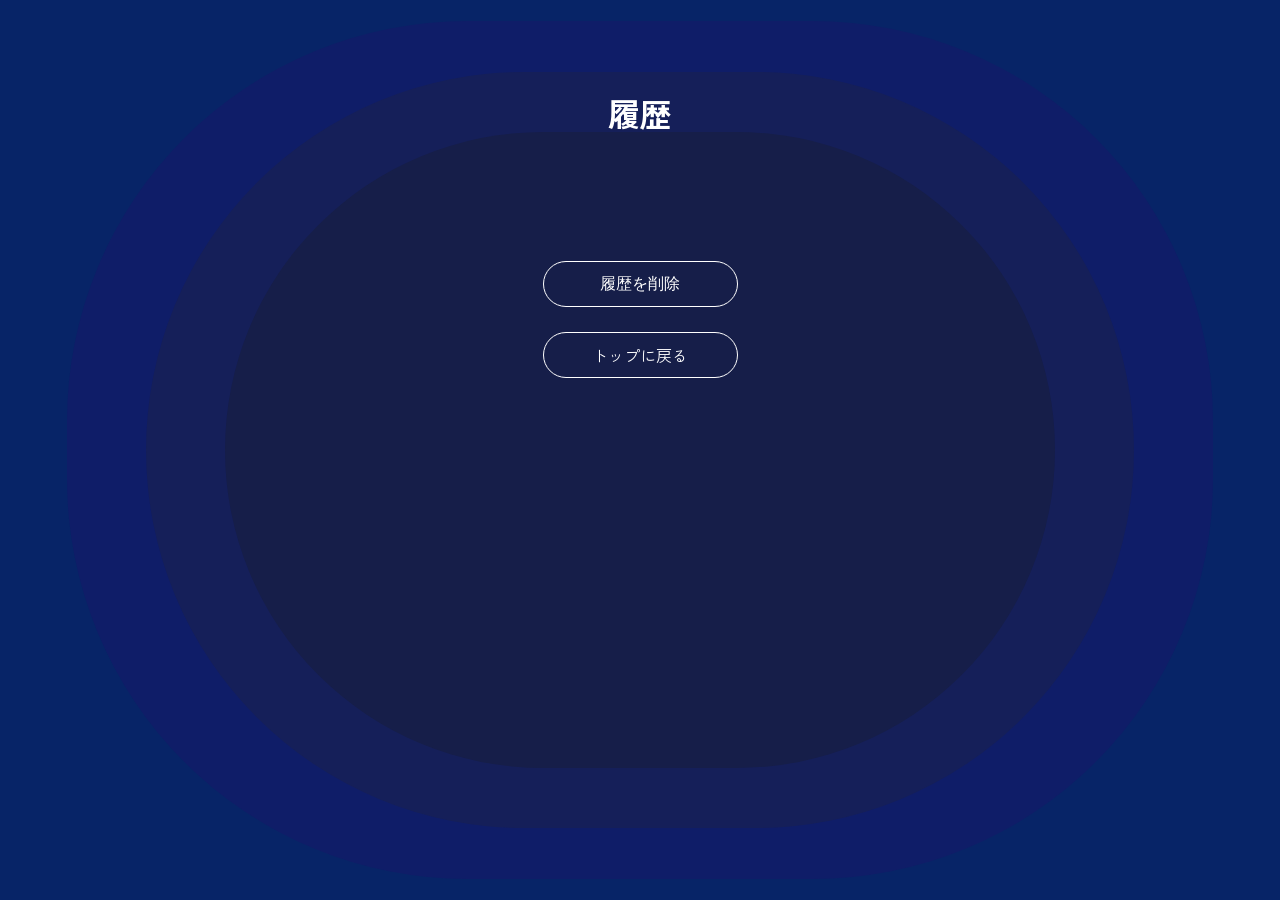
==== commit 89208022: "選択画面途中" ====
--- a/history.html
+++ b/history.html
@@ -1,46 +1,31 @@
 <!DOCTYPE html>
 <html lang="ja">
+
 <head>
   <meta charset="UTF-8">
   <title>おみくじ履歴</title>
-
-  <link rel="stylesheet" href="css/reset.css">
-  <link rel="stylesheet" href="css/style.css">
+  <script src="js/jquery-3.7.1.min.js"></script>
+  <script src="js/settings.js"></script>
+  <script src="js/function.js"></script>
 
   <link rel="preconnect" href="https://fonts.googleapis.com">
   <link rel="preconnect" href="https://fonts.gstatic.com" crossorigin>
-  <link href="https://fonts.googleapis.com/css2?family=Zen+Maru+Gothic:wght@400;700&display=swap" rel="stylesheet">
-
-  <script src="js/jquery-3.7.1.min.js"></script>
-  <script src="js/settings.js"></script>
-  <script src="js/function.js"></script>
+  <link href="https://fonts.googleapis.com/css2?family=Zen+Kaku+Gothic+New:wght@300;400;500;700;900&display=swap"
+    rel="stylesheet">
+  <link rel="stylesheet" href="css/style.css">
 </head>
 
 <body class="history">
 
-<div class="history-box">
+  <div class="bg bg1"></div>
+  <div class="bg bg2"></div>
+  <div class="bg bg3"></div>
 
-    <h1>履歴</h1>
 
-    <ul id="history-list"></ul>
+  <h1>履歴</h1>
+  <ul id="history-list"></ul>
+  <p><button id="clear-history">履歴を削除</button></p>
+  <p><a href="index.html">トップに戻る</a></p>
+</body>
 
-</div>
-
-<div class="history-buttons">
-
-    <p class="button_clear">
-        <button id="clear-history">
-            <img src="images/history/history_rirekikesu.png" alt="履歴を削除">
-        </button>
-    </p>
-
-    <p class="button_back">
-        <a href="index.html">
-            <img src="images/history/history_modoru.png" alt="トップに戻る">
-        </a>
-    </p>
-
-</div>
-
-</body>
 </html>
--- a/css/style.css
+++ b/css/style.css
@@ -1,365 +1,581 @@
-/* TOP */
 body {
-    background-color: #CC0000;
+    margin: 0;
+    overflow-x: hidden;
+}
+
+.container {
+    width: min(90%, 1200px);
+    margin: auto;
+}
+
+.main-visual img {
+    width: 100%;
+    max-width: 600px;
+    height: auto;
+}
+
+
+/* --------------------
+    共通
+-------------------- */
+
+* {
+    margin: 0;
+    padding: 0;
+    box-sizing: border-box;
+}
+
+body.index,
+body.play,
+body.result {
+    margin: 0;
+    width: 100%;
+    height: 100vh;
+    overflow: hidden;
+    position: relative;
+    background: #072467;
+
+    display: flex;
+    justify-content: center;
+    align-items: center;
+
+    font-family: "Zen Kaku Gothic New", sans-serif;
+}
+
+/* 背景 */
+.bg {
+    position: absolute;
+    left: 50%;
+    top: 50%;
+    transform: translate(-50%, -50%);
+    border-radius: 400px;
+}
+
+/* 一番外 */
+.bg1 {
+    width: 1146px;
+    height: 858px;
+    background: #0F1D68;
+}
+
+/* 2番目 */
+.bg2 {
+    width: 988px;
+    height: 756px;
+    background: #151F59;
+}
+
+/* 3番目 */
+.bg3 {
+    width: 830px;
+    height: 636px;
+    background: #161E49;
+}
+
+
+/* 中身を前面へ */
+.main-visual,
+p {
+    position: relative;
+    z-index: 10;
+
+    display: flex;
+    justify-content: center;
+    align-items: center;
+}
+
+/* --------------------
+    メイン
+-------------------- */
+
+.main-visual {
+    width: 100%;
+    display: flex;
+    justify-content: center;
+    position: absolute;
+
+    margin-top: -50px;
+    /* 上へ移動 */
+    animation: pulse 3s ease-in-out infinite;
+}
+
+@keyframes pulse {
+
+    0%,
+    100% {
+        transform: scale(1.2);
+    }
+
+    50% {
+        transform: scale(1.05);
+    }
+
+}
+
+.main-visual img {
+    width: 600px;
+    max-width: 90%;
+}
+
+/* --------------------
+    はじめるボタン
+-------------------- */
+
+body.index p.start-btn {
+    position: absolute;
+    bottom: 120px;
+}
+
+body.index p.start-btn a {
+
+    width: 195px;
+    height: 46px;
+
+    display: flex;
+    justify-content: center;
+    align-items: center;
+
+    border: 1px solid #fff;
+    border-radius: 999px;
+
+    color: #fff;
+    text-decoration: none;
+    font-size: 20px;
+    font-weight: medium;
+
+    transition: .3s;
+}
+
+body.index p.start-btn a:hover {
+
+    background: white;
+    color: #20275E;
+
+}
+
+/* --------------------
+    履歴
+-------------------- */
+
+body.index p.history-btn {
+
+    position: absolute;
+    bottom: 65px;
+
+}
+
+body.index p.history-btn a {
+
+    color: white;
+    text-decoration: none;
+    font-size: 14px;
+
+}
+
+body.index p.history-btn a:hover {
+
+    text-decoration: underline;
+
+}
+
+/*=========================
+  play画面
+=========================*/
+
+.content {
+    width: 830px;
+    height: 636px;
+    position: relative;
+    z-index: 10;
+}
+
+/* 惑星共通 */
+
+.planet {
+    position: absolute;
+    display: block;
+    transition: .3s;
+    animation: float 4s ease-in-out infinite;
+}
+
+.planet img {
+    width: 100%;
+    display: block;
+}
+
+/* ホバー */
+
+.planet:hover {
+    transform: scale(1.1);
+    filter: drop-shadow(0 0 18px #fff);
+}
+
+/* クリック */
+
+.planet:active {
+    transform: scale(.95);
+}
+
+/* 配置 */
+.venus {
+    width: 204px;
+    bottom: 90px;
+    left: 20px;
+}
+
+.jupiter {
+    width: 204px;
+    top: 20px;
+    left: 120px;
+}
+
+.earth {
+    width: 204px;
+    left: 50%;
+    top: 50%;
+    transform: translate(-50%, -50%);
+}
+
+.neptune {
+    width: 204px;
+    top: 30px;
+    right: 120px;
+}
+
+.sun {
+    width: 204px;
+    bottom: 90px;
+    right: 20px;
+}
+
+/* メッセージ */
+
+.message {
+    position: absolute;
+    width: 100%;
+    bottom: 70px;
     text-align: center;
-}
-
-.main-visual {
+    color: #fff;
+    font-size: 16px;
+    font-weight: medium;
+}
+
+/* ふわふわ */
+
+@keyframes float {
+
+    0%,
+    100% {
+        translate: 0 0;
+    }
+
+    50% {
+        translate: 0 -15px;
+    }
+}
+
+
+
+
+/*=========================
+    result
+=========================*/
+
+body.result {
+
+    width: 100%;
+    height: 100vh;
+
+    display: flex;
+    justify-content: center;
+    align-items: center;
+
+    background: #072467;
+}
+
+/* 全体 */
+
+.result-content {
+
+    width: 830px;
+    height: 636px;
+
     position: relative;
-    margin-top: 80px;
-    width: 400px;
-    margin-left: auto;
-    margin-right: auto;
-}
-
-.main-img {
-    width: 400px;
-}
-
-.sousyoku-left,
-.sousyoku-right {
-    position: absolute;
-    width: 378px; 
-}
-
-.sousyoku-left {
-    top: 90px; 
-    left: -450px; 
-}
-
-.sousyoku-right {
-    bottom: -30px; 
-    right: -450px; 
-}
-
-.hana-left,
-.hana-right {
-    position: absolute;
-    width: 190px;
-}
-
-.hana-left {
-    top: 400px;
-    left: -350px;
-}
-
-.hana-right {
-    top: 90px;
-    right: -350px;
-}
-
-.button_start {
-    margin-top: 15px;
-}
-
-.index {
+
+    z-index: 10;
+
+    display: flex;
+    flex-direction: column;
+    align-items: center;
+
+}
+
+/* タイトル */
+
+.planet-title {
+
+    color: #fff;
+    font-size: 20px;
+    font-weight: bold;
+
+    margin-top: 30px;
+}
+
+.planet-title span {
+
+    color: #ffffff;
+
+}
+
+/* 結果画像 */
+
+.result-img {
+
+    margin-top: 20px;
+
+}
+
+.result-img img {
+
+    width: 320px;
+
+    animation: float 4s ease-in-out infinite;
+
+}
+
+/* 結果文 */
+
+#result-text {
+
+    margin-top: 40px;
+
+    width: 70%;
+
+    text-align: center;
+
+    color: #fff;
+
+    line-height: 2;
+
+    font-size: 22px;
+
+    font-weight: bold;
+
+}
+
+/* ラッキーアイテム */
+
+#lucky-wrapper {
+
+    margin-top: 20px;
+
+    text-align: center;
+
+    color: white;
+
+}
+
+.lucky-title {
+
+    color: #FFD84E;
+
+}
+
+/* ボタン */
+
+.result-btn {
+
+    margin-top: auto;
+    margin-bottom: 30px;
+
+    display: flex;
+    gap: 80px;
+
+}
+
+.result-btn a {
+
+    width: 180px;
+    height: 46px;
+
+    border: 1px solid white;
+    border-radius: 999px;
+
+    display: flex;
+    justify-content: center;
+    align-items: center;
+
+    color: white;
+    text-decoration: none;
+
+    transition: .3s;
+
+}
+
+.result-btn a:hover {
+
+    background: white;
+    color: #161E49;
+
+}
+
+/*=========================
+    history
+=========================*/
+
+body.history {
+
+    width: 100%;
+    height: 100vh;
+    overflow: hidden;
+
     position: relative;
-}
-
-.index-cat {
-    position: absolute;
-    right: 90px;  
-    bottom: 10px; 
-    width: 180px; 
-    animation: yurayura 2s ease-in-out infinite;
-    transform-origin: bottom center;
-}
-
-@keyframes yurayura {
-    0% {
-        transform: rotate(0deg);
-    }
-
-    25% {
-        transform: rotate(-4deg);
-    }
-
-    50% {
-        transform: rotate(0deg);
-    }
-
-    75% {
-        transform: rotate(4deg);
-    }
-
-    100% {
-        transform: rotate(0deg);
-    }
-}
-
-.button_start img {
-    transition: 0.3s;
-    cursor: pointer;
-}
-
-.button_start img:hover {
-    transform: scale(1.05);
-}
-
-/* おみくじ演出 */
-.play {
-    background-color: #CC0000;
-    display: flex;
-    flex-direction: column;  
-    justify-content: center;
-    align-items: center;
-    height: 100vh;
-    margin: 0;
-    position: relative; 
-    overflow: hidden;  
-}
-
-.play-sousyoku-left,
-.play-sousyoku-right{
-    position:absolute;
-    width:378px;
-}
-
-.play-hana-left,
-.play-hana-right{
-    position:absolute;
-    width:190px;
-}
-
-.play-sousyoku-left{
-    top:170px;
-    left:130px;
-}
-
-.play-hana-left{
-    top:480px;
-    left:230px;
-}
-
-.play-sousyoku-right{
-    top:500px;
-    right:130px;
-}
-
-.play-hana-right{
-    top:170px;
-    right:230px;
-}
-
-.animation {
+
+    background: #072467;
+
+    font-family: "Zen Kaku Gothic New", sans-serif;
+
+    display: flex;
+    flex-direction: column;
+    align-items: center;
+
+}
+
+
+/* 背景円を背面へ */
+
+body.history .bg{
+    z-index: 1;
+}
+
+
+/* 中身 */
+
+body.history h1,
+body.history ul,
+body.history p{
+
     position: relative;
-    width: 424px;
-    height: 424px;
-    display: flex;
-    justify-content: center;
-    align-items: center;
-}
-
-.button_result {
-    margin-top: 30px;
-}
-
-.button_result img {
-    width: 271px; 
-    cursor: pointer;
-    transition: 0.3s;
-}
-
-.button_result img:hover {
-    transform: scale(1.05);
-}
-
-.button_result img:active {
-    transform: scale(0.95);
-}
-
-.animation::before {
-    content: "";
-    position: absolute;
-    width: 424px;
-    height: 424px;
-    background: #FFFFFF;
-    border-radius: 50%;
-    z-index: 1;
-}
-
-.animation img {
-    position: relative;
-    z-index: 2;
-    width: 220px;
-    animation: katakata 0.25s ease-in-out infinite;
-    transform-origin: center bottom;
-}
-
-@keyframes katakata {
-    0% {
-        transform: rotate(0deg);
-    }
-
-    25% {
-        transform: rotate(-1.5deg);
-    }
-
-    50% {
-        transform: rotate(0deg);
-    }
-
-    75% {
-        transform: rotate(1.5deg);
-    }
-
-    100% {
-        transform: rotate(0deg);
-    }
-}
-
-/* 結果画面 */
-.result {
-    background-color: #DBC368;
-}
-
-.button_again {
-    margin-top: 40px;
-}
-
-.button_history {
-    margin-top: 10px;  
-}
-
-.button_again img,
-.button_history img {
-    width: 271px;
-    cursor: pointer;
-    transition: 0.3s;
-}
-
-.button_again img:hover,
-.button_history img:hover {
-    transform: scale(1.05);
-}
-
-.button_again img:active,
-.button_history img:active {
-    transform: scale(0.95);
-}
-
-#lucky-wrapper {
-    margin-top: 20px;
-    font-family: "Zen Maru Gothic", sans-serif;
-    font-size: 24px;
-    color: #CC0000;
+    z-index: 10;
+
+    color:white;
+
+}
+
+
+/* タイトル */
+
+body.history h1{
+
+    margin-top: 90px;
+
+    font-size: 32px;
     font-weight: bold;
-}
-
-#lucky-item {
-    color: #CC0000;
-}
-
-#result-img {
-    width: 300px;    
-    margin-top: 80px; 
-}
-
-/* 履歴画面 */
-.history{
-    background:#DBC368;
+
+}
+
+
+/* 履歴リスト */
+
+#history-list{
+
+    width: 500px;
+
+    margin-top: 50px;
+
+    list-style:none;
+
+}
+
+
+/* JSで追加される履歴 */
+
+#history-list li{
+
     display:flex;
-    flex-direction:column;
+    justify-content:center;
+    gap:20px;
+
+    margin-bottom:20px;
+
+    font-size:20px;
+
+    color:white;
+
+}
+
+
+/* ボタン */
+
+#clear-history{
+
+    margin-top:50px;
+
+    width:195px;
+    height:46px;
+
+    border:1px solid white;
+    border-radius:999px;
+
+    background:transparent;
+
+    color:white;
+
+    font-size:16px;
+
+    cursor:pointer;
+
+    transition:.3s;
+
+}
+
+
+#clear-history:hover{
+
+    background:white;
+    color:#161E49;
+
+}
+
+
+
+/* トップへ戻る */
+
+body.history a{
+
+    display:flex;
+    justify-content:center;
     align-items:center;
-    height:100vh;
-    font-family:"Zen Maru Gothic",sans-serif;
-}
-
-    /* 白い枠 */
-.history-box{
-    width: 900px;
-    height:430px;
-    margin-top:150px;
-    background:#fff;
-    border:8px solid #CC0000;
-    border-radius:20px;
-    padding:30px;
-    box-sizing:border-box;
-}
-
-    /* タイトル */
-.history h1{
-    color:#CC0000;
-    font-size:36px;
-    font-weight:bold;
-    margin-bottom:25px;
-}
-
-    /* 履歴だけスクロール */
-#history-list{
-    height:300px;
-    overflow-y:auto;
-    text-align:left;
-    padding-right:10px;
-}
-
-    /* 履歴一件 */
-#history-list li{
-    color:#CC0000;
-    font-size:22px;
-    line-height:2;
-    border-bottom:2px dashed #DBC368;
-    padding:15px 0;
-}
-
-    /* スクロールバー */
-#history-list::-webkit-scrollbar{
-    width:10px;
-}
-
-#history-list::-webkit-scrollbar-thumb{
-    background:#CC0000;
-    border-radius:10px;
-}
-
-#history-list::-webkit-scrollbar-track{
-    background:#DBC368;
-}
-
-    /* 削除ボタン */
-.button_clear,
-.button_back{
-    margin-top:0;
-}
-
-.button_clear button{
-    background:none;
-    border:none;
-    cursor:pointer;
-}
-
-.button_clear img{
-    width:260px;
+
+    width:195px;
+    height:46px;
+
+    border:1px solid white;
+    border-radius:999px;
+
+    color:white;
+
+    text-decoration:none;
+
+    font-size:16px;
+
     transition:.3s;
-}
-
-.button_clear img:hover{
-    transform:scale(1.05);
-}
-
-.button_clear img:active{
-    transform:scale(.95);
-}
-
-    /* 戻るボタン */
-.button_back img{
-    width:260px;
-    transition:.3s;
-    cursor:pointer;
-}
-
-.button_back img:hover{
-    transform:scale(1.05);
-}
-
-.button_back img:active{
-    transform:scale(.95);
-}
-
-.history-buttons{
-    display: flex;
-    justify-content: center;
-    align-items: center;
-    gap: 30px;
-    margin-top: 30px;
+
+}
+
+
+body.history a:hover{
+
+    background:white;
+    color:#161E49;
+
+}
+
+
+/* ボタン間隔 */
+
+body.history p{
+
+    margin-top:25px;
+
 }
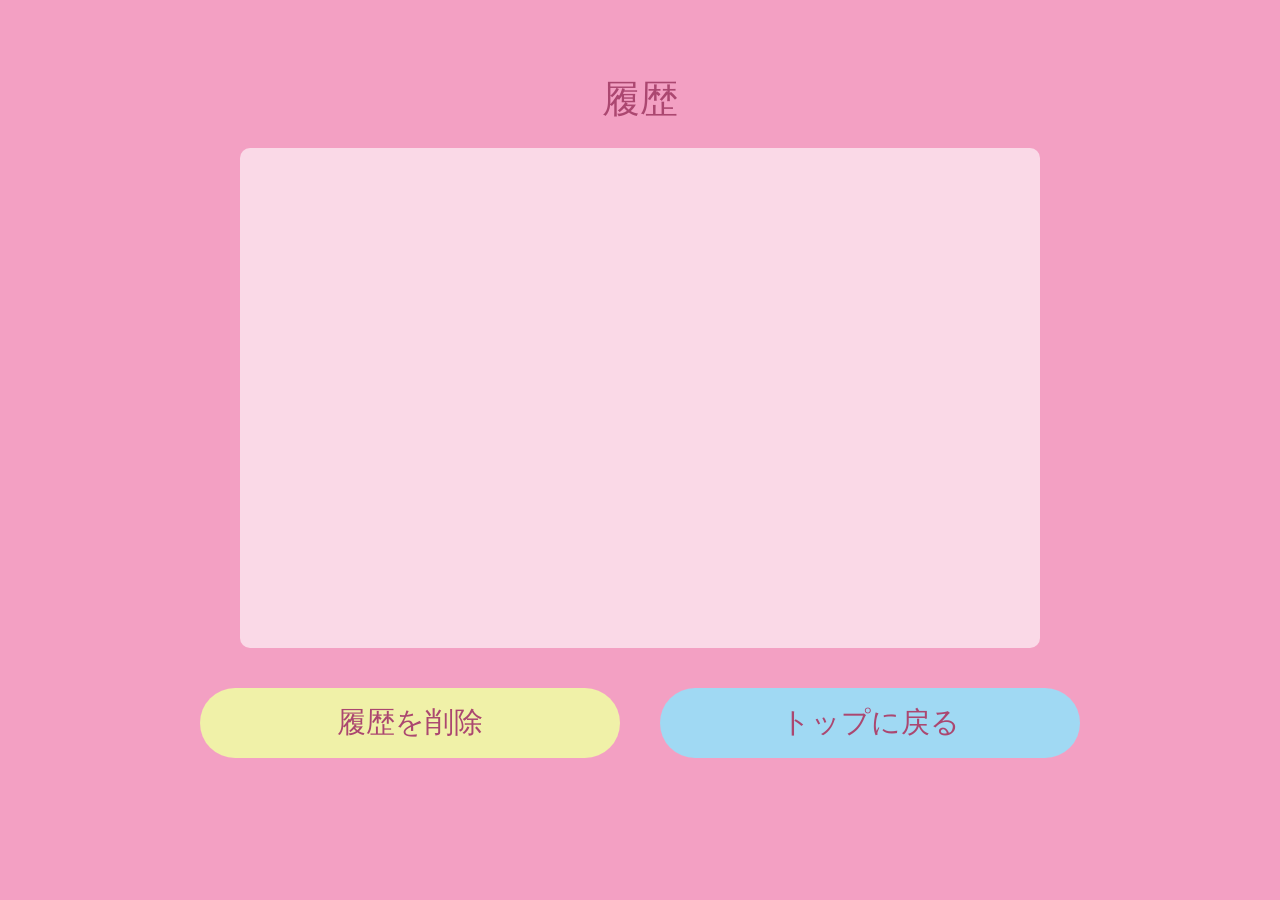
==== commit ffb58fe3: "完成！！！" ====
--- a/history.html
+++ b/history.html
@@ -7,25 +7,20 @@
   <script src="js/jquery-3.7.1.min.js"></script>
   <script src="js/settings.js"></script>
   <script src="js/function.js"></script>
+  <link rel="stylesheet" href="/css/reset.css">
+  <link rel="stylesheet" href="/scss/style.css">
 
-  <link rel="preconnect" href="https://fonts.googleapis.com">
-  <link rel="preconnect" href="https://fonts.gstatic.com" crossorigin>
-  <link href="https://fonts.googleapis.com/css2?family=Zen+Kaku+Gothic+New:wght@300;400;500;700;900&display=swap"
-    rel="stylesheet">
-  <link rel="stylesheet" href="css/style.css">
 </head>
 
 <body class="history">
-
-  <div class="bg bg1"></div>
-  <div class="bg bg2"></div>
-  <div class="bg bg3"></div>
-
-
-  <h1>履歴</h1>
-  <ul id="history-list"></ul>
-  <p><button id="clear-history">履歴を削除</button></p>
-  <p><a href="index.html">トップに戻る</a></p>
+  <div class="inner">
+    <h1>履歴</h1>
+    <ul id="history-list"></ul>
+    <div class="history-buttons">
+      <p><button id="clear-history">履歴を削除</button></p>
+      <button><a href="index.html">トップに戻る</a></button>
+    </div>
+  </div>
 </body>
 
 </html>
--- a/scss/style.css
+++ b/scss/style.css
@@ -0,0 +1,310 @@
+body {
+  background-color: #F3A0C3;
+  width: 100vw;
+  height: 100vh;
+}
+
+.index .inner {
+  position: relative;
+  margin: 0 auto;
+  width: 80%;
+  height: 100%;
+}
+.index .inner .content {
+  text-align: center;
+  padding: 180px 0 0 0;
+}
+.index .inner .content p {
+  margin: 30px 0 50px 0;
+  color: #431528;
+}
+.index .inner .content button {
+  display: block;
+  margin: 0 auto;
+  background-color: #A0D9F3;
+  border: none;
+  border-radius: 50px;
+  padding: 17px 150px;
+  font-size: 1.8rem;
+  transition: background-color 0.4s ease;
+}
+.index .inner .content button a {
+  color: #AB4770;
+}
+.index .inner .content button:hover {
+  background-color: #F0F1A8;
+}
+.index .inner .history {
+  position: fixed;
+  bottom: 0;
+  right: 0;
+  padding: 100px 0 0 250px;
+  display: block;
+  width: 170px;
+  height: 170px;
+  cursor: pointer;
+  background-image: url(/images/top/bg_sircle.svg);
+  background-repeat: no-repeat;
+  background-position: bottom right;
+  background-size: 70%;
+  opacity: 1;
+  transition: background-size 0.4s ease;
+}
+.index .inner .history:hover {
+  background-size: contain;
+}
+.index .inner .history p {
+  margin: 0 0 0 -10px;
+  font-size: 1.8rem;
+}
+.index .inner .history p a {
+  color: #431528;
+}
+.index .inner .history img {
+  margin-top: 10px;
+}
+
+.play .inner {
+  margin: 0 auto;
+  width: 80%;
+  height: 100%;
+  text-align: center;
+}
+.play .inner .animation {
+  padding: 100px 0 40px 0;
+}
+.play .inner .animation .photo-slider {
+  position: relative;
+  display: inline-block;
+  width: 360px;
+}
+.play .inner .animation #slideshow-img {
+  width: 100%;
+  height: auto;
+  display: block;
+  border-radius: 10px;
+}
+.play .inner .animation .boder {
+  position: relative;
+  display: block;
+  margin: 20px auto 30px;
+  width: 360px;
+  height: 2px;
+  background-color: #AB4770;
+}
+.play .inner .animation .boder::after {
+  content: "";
+  position: absolute;
+  width: 21px;
+  height: 21px;
+  top: -10px;
+  left: -10px;
+  display: block;
+  background-image: url(/images/play/star.png);
+  background-repeat: no-repeat;
+  animation: starMove 5s linear forwards;
+}
+.play .inner button {
+  background-color: #A0D9F3;
+  border: none;
+  border-radius: 50px;
+  width: 420px;
+  height: 70px;
+  /* padding: 17px 150px; */
+  font-size: 1.8rem;
+  color: #AB4770;
+  transition: background-color 0.4s ease;
+}
+.play .inner button:hover {
+  background-color: #F0F1A8;
+}
+
+.result .inner {
+  margin: 0 auto;
+  width: 80%;
+  height: 100vh;
+  text-align: center;
+}
+.result .inner .content {
+  padding: 100px 0 0 0;
+}
+.result .inner .content .result_box {
+  width: 800px;
+  height: 420px;
+  margin: 0 auto;
+  border-radius: 10px;
+  background-color: rgba(255, 255, 255, 0.6);
+}
+.result .inner .content .result_box .text_box {
+  display: flex;
+  gap: 20px;
+  align-items: end;
+  padding: 77px 80px 0;
+  color: #AB4770;
+}
+.result .inner .content .result_box .text_box #result-type {
+  font-size: 3rem;
+}
+.result .inner .content .result_box .text_box #result-text {
+  font-size: 1.2rem;
+  padding: 0 0 5px 0;
+}
+.result .inner .content .result_box .border {
+  padding: 5px 0 0 0;
+  width: 640px;
+  border-bottom: #431528 2px dashed;
+  margin: 0 auto;
+}
+.result .inner .content .result_box #music_box {
+  display: flex;
+  gap: 30px;
+  padding: 40px 0 0 80px;
+  text-align: left;
+}
+.result .inner .content .result_box #music_box img {
+  width: 180px;
+  height: 180px;
+}
+.result .inner .content .result_box #music_box .music_text {
+  color: #AB4770;
+}
+.result .inner .content .result_box #music_box .music_text #artist {
+  padding-top: 10px;
+}
+.result .inner .content .result_box #music_box .music_text #phrase01 {
+  padding-top: 30px;
+}
+.result .inner .content .result_box #music_box .music_text #phrase02 {
+  padding-top: 10px;
+}
+.result .inner button {
+  margin: 40px 0 0 0;
+  background-color: #A0D9F3;
+  border: none;
+  border-radius: 50px;
+  width: 420px;
+  height: 70px;
+  /* padding: 17px 150px; */
+  font-size: 1.8rem;
+  transition: background-color 0.4s ease;
+}
+.result .inner button a {
+  color: #AB4770;
+}
+.result .inner button:hover {
+  background-color: #F0F1A8;
+}
+.result .inner .history {
+  position: fixed;
+  bottom: 0;
+  right: 0;
+  padding: 100px 0 0 250px;
+  display: block;
+  width: 170px;
+  height: 170px;
+  cursor: pointer;
+  background-image: url(/images/top/bg_sircle.svg);
+  background-repeat: no-repeat;
+  background-position: bottom right;
+  background-size: 70%;
+  opacity: 1;
+  transition: background-size 0.4s ease;
+}
+.result .inner .history:hover {
+  background-size: contain;
+}
+.result .inner .history p {
+  margin: 0 0 0 -45px;
+  font-size: 1.8rem;
+}
+.result .inner .history p a {
+  color: #431528;
+}
+.result .inner .history img {
+  margin-top: 10px;
+}
+
+.history .inner {
+  margin: 0 auto;
+  width: 80%;
+  height: 100%;
+  text-align: center;
+}
+.history h1 {
+  padding: 80px 0 30px 0;
+  color: #AB4770;
+  font-size: 2.4rem;
+}
+.history ul {
+  margin: 0 auto;
+  width: 800px;
+  height: 500px;
+  overflow-y: scroll;
+  text-align: left;
+  background-color: rgba(255, 255, 255, 0.6);
+  border-radius: 10px;
+}
+.history ul li {
+  padding: 20px 0 20px 30px;
+  border-bottom: #431528 1px dashed;
+  color: #AB4770;
+}
+.history ul li .history-type {
+  font-size: 1.8rem;
+}
+.history ul li .history-date {
+  display: block;
+  text-align: right;
+  padding-right: 30px;
+}
+.history ul li .history-artist {
+  display: block;
+  margin-top: 10px;
+}
+.history .history-buttons {
+  display: flex;
+  justify-content: center;
+  gap: 40px;
+}
+.history .history-buttons #clear-history {
+  margin: 40px 0 0 0;
+  background-color: #F0F1A8;
+  border: none;
+  border-radius: 50px;
+  width: 420px;
+  height: 70px;
+  /* padding: 17px 150px; */
+  font-size: 1.8rem;
+  transition: background-color 0.4s ease;
+  color: #AB4770;
+}
+.history .history-buttons #clear-history:hover {
+  background-color: #A0D9F3;
+}
+.history .history-buttons button {
+  margin: 40px 0 0 0;
+  background-color: #A0D9F3;
+  border: none;
+  border-radius: 50px;
+  width: 420px;
+  height: 70px;
+  /* padding: 17px 150px; */
+  font-size: 1.8rem;
+  transition: background-color 0.4s ease;
+}
+.history .history-buttons button a {
+  color: #AB4770;
+}
+.history .history-buttons button:hover {
+  background-color: #F0F1A8;
+}
+
+
+@keyframes starMove {
+  0% {
+    left: -10px;
+  }
+  100% {
+    left: calc(100% - 10px);
+  }
+}/*# sourceMappingURL=style.css.map */
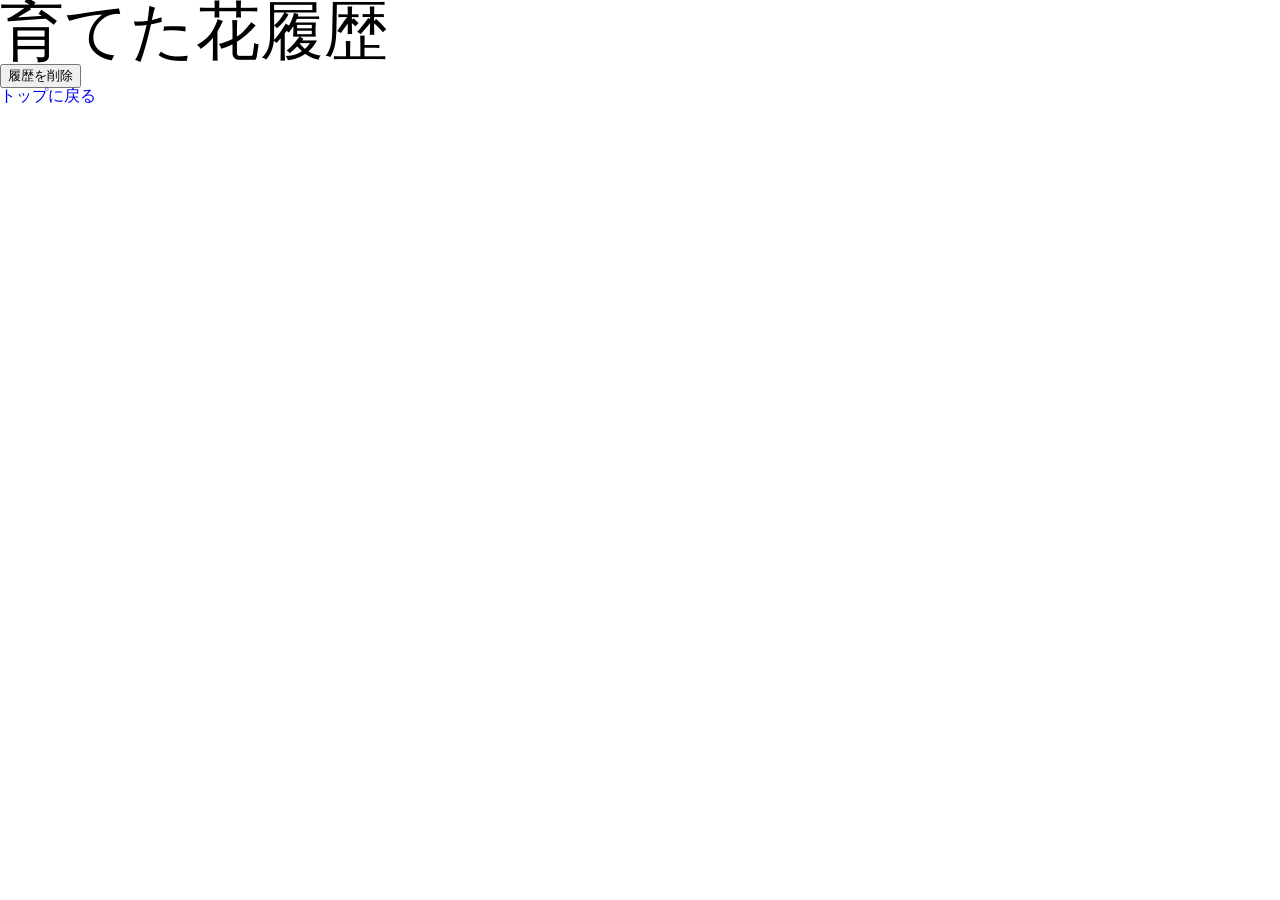
==== commit 42df3d0d: "no message" ====
--- a/history.html
+++ b/history.html
@@ -1,26 +1,18 @@
 <!DOCTYPE html>
 <html lang="ja">
-
+<link rel="stylesheet" href="css/style.css">
+<link rel="stylesheet" href="css/reset.css">
 <head>
   <meta charset="UTF-8">
-  <title>おみくじ履歴</title>
+  <title>履歴</title>
   <script src="js/jquery-3.7.1.min.js"></script>
   <script src="js/settings.js"></script>
   <script src="js/function.js"></script>
-  <link rel="stylesheet" href="/css/reset.css">
-  <link rel="stylesheet" href="/scss/style.css">
-
 </head>
-
 <body class="history">
-  <div class="inner">
-    <h1>履歴</h1>
-    <ul id="history-list"></ul>
-    <div class="history-buttons">
-      <p><button id="clear-history">履歴を削除</button></p>
-      <button><a href="index.html">トップに戻る</a></button>
-    </div>
-  </div>
+  <h1>育てた花履歴</h1>
+  <ul id="history-list"></ul>
+  <p><button id="clear-history">履歴を削除</button></p>
+  <p><a href="index.html">トップに戻る</a></p>
 </body>
-
-</html>+</html>
--- a/css/style.css
+++ b/css/style.css
@@ -0,0 +1,61 @@
+.index{
+    background-color: #FFF;
+    text-align: center;
+}
+.index h1{
+    font-family: noto-serif-jp, serif;
+    font-size: 64px;
+}
+
+.history{
+    background-color: #FFF;
+}
+
+.history h1{
+    font-family: noto-serif-jp, serif;
+    font-size: 64px;
+    
+}
+.play h1{
+    font-family: noto-serif-jp, serif;
+    font-size: 64px;
+}
+.result{
+    background-color: #FFF;
+    text-align: center;
+    position: relative;
+}
+#lucky-wrapper{
+    font-family: noto-serif-jp, serif;
+}
+
+.js-result-img-wrapper .item{
+    position: absolute;
+    left:370px;
+    top: 55%;
+    font-size: 24px;
+}
+#lucky-item{
+    font-family: noto-serif-jp, serif;
+    position: absolute;
+    left: 45%;
+    top: 65%;
+    font-size: 32px;
+}
+ .reset{
+    position: absolute;
+    top: 86%;
+    left: 680px;
+    font-size: 32px;
+}
+.reki{
+    position:absolute ;
+    top: -30px;
+    right: 100px;
+    font-size: 32px;
+}
+#result-text{
+    font-family: noto-serif-jp, serif;
+    font-size: 64px;
+    background-color: #FFDADA;
+}
